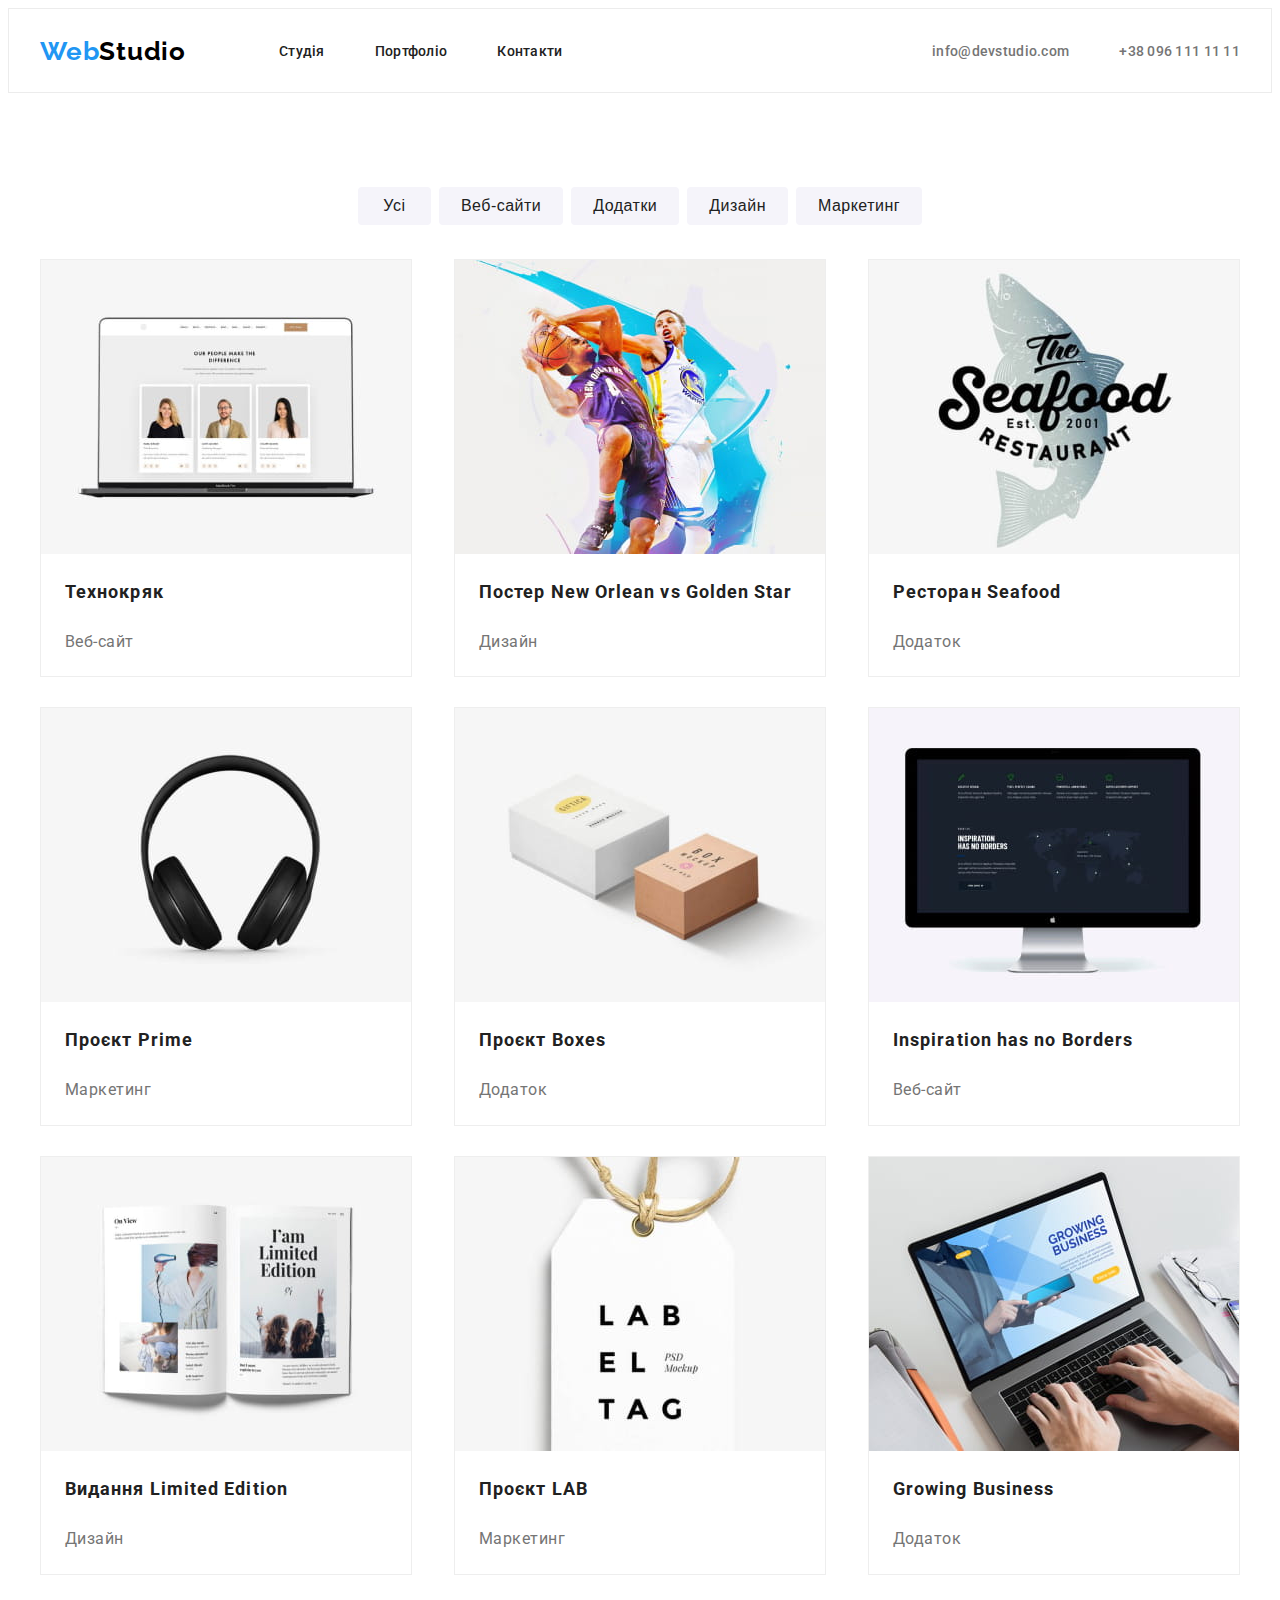
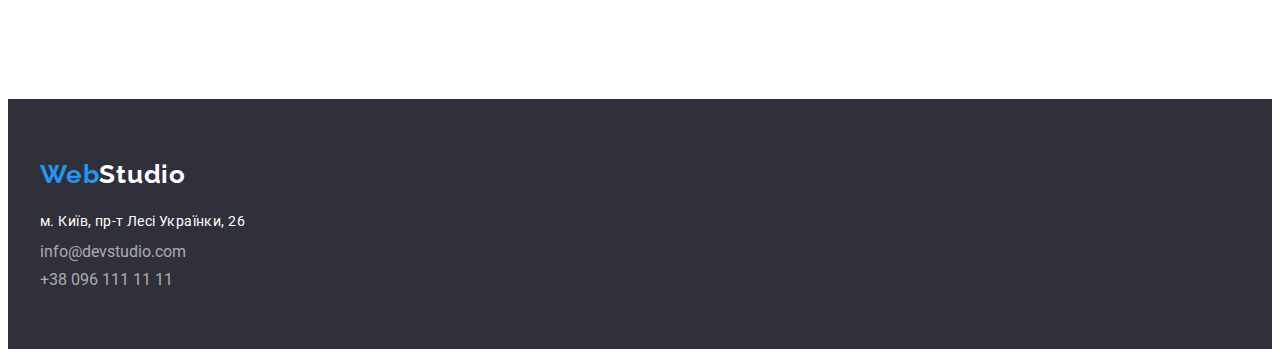
==== portfolio.html @ e99ebae6 "Add files via upload" ====
<!DOCTYPE html>
<html lang="uk">
  <head>
    <meta charset="UTF-8" />
    <meta http-equiv="X-UA-Compatible" content="IE=edge" />
    <meta name="viewport" content="width=device-width, initial-scale=1.0" />

    <title>portfolio</title>
    <link rel="preconnect" href="https://fonts.googleapis.com" />
    <link rel="preconnect" href="https://fonts.gstatic.com" crossorigin />
    <link href="https://fonts.googleapis.com/css2?family=Raleway:wght@700&family=Roboto:wght@400;500;700;900&display=swap" rel="stylesheet" />

    <link
      rel="stylesheet"
      href="https://cdnjs.cloudflare.com/ajax/libs/modern-normalize/2.0.0/modern-normalize.min.css"
      integrity="sha512-4xo8blKMVCiXpTaLzQSLSw3KFOVPWhm/TRtuPVc4WG6kUgjH6J03IBuG7JZPkcWMxJ5huwaBpOpnwYElP/m6wg=="
      crossorigin="anonymous"
      referrerpolicy="no-referrer"
    />

    <link rel="stylesheet" href="css/styles.css" />
  </head>

  <body>
    <!-- Header -->
    <header class="header">
      <div class="container header-container">
        <!-- Menu Nav -->
        <nav class="nav">
          <a class="header-link link" href=""><span class="header-link-color">Web</span>Studio</a>
          <ul class="header-list">
            <li class="header-list-item">
              <a class="nav-header-link link" href="index.html">Студія</a>
            </li>
            <li class="header-list-item">
              <a class="nav-header-link link" href="portfolio.html">Портфоліо</a>
            </li>
            <li class="header-list-item">
              <a class="nav-header-link link" href="">Контакти</a>
            </li>
          </ul>
        </nav>

        <ul class="header-contact-list">
          <li class="header-contact-list-item"><a class="header-contact-link link" href="mailto:info@devstudio.com">info@devstudio.com</a></li>
          <li class="header-contact-list-item"><a class="header-contact-link link" href="tel:+380961111111">+38 096 111 11 11</a></li>
        </ul>
      </div>
    </header>

    <!-- Portfolio box-->
    <main>
      <section class="portfolio-main">
        <div class="container">
          <!-- Filters -->
          <ul class="list-btn portfolio-filters">
            <li>
              <button class="filter-btn portfolio-btn" type="button">Усі</button>
            </li>
            <li>
              <button class="filter-btn portfolio-btn2" type="button">Веб-сайти</button>
            </li>
            <li>
              <button class="filter-btn portfolio-btn3" type="button">Додатки</button>
            </li>
            <li>
              <button class="filter-btn portfolio-btn4" type="button">Дизайн</button>
            </li>
            <li>
              <button class="filter-btn portfolio-btn5" type="button">Маркетинг</button>
            </li>
          </ul>
          <!-- Project -->

          <ul class="list-project ">
            <li class="list-project-item list-project-margin" style="margin-left: 0">
              <a class="link" href="">
                <img src="images/portfolio/img.jpg" alt="img" />
                <h3>Технокряк</h3>
                <p>Веб-сайт</p>
              </a>
            </li>
            <li class="list-project-item2 list-project-margin">
              <a class="link" href="">
                <img src="images/portfolio/img1.jpg" alt="img-1" />
                <h3>Постер New Orlean vs Golden Star</h3>
                <p>Дизайн</p>
              </a>
            </li>
            <li class="list-project-item3 list-project-margin">
              <a class="link" href="">
                <img src="images/portfolio/img2.jpg" alt="img-2" />
                <h3>Ресторан Seafood</h3>
                <p>Додаток</p>
              </a>
            </li>
            <li class="list-project-item4 list-project-margin">
              <a class="link" href="">
                <img src="images/portfolio/img3.jpg" alt="img-3" />
                <h3>Проєкт Prime</h3>
                <p>Маркетинг</p>
              </a>
            </li>
            <li class="list-project-item5 list-project-margin">
              <a class="link" href="">
                <img src="images/portfolio/img4.jpg" alt="img-4" />
                <h3>Проєкт Boxes</h3>
                <p>Додаток</p>
              </a>
            </li>
            <li class="list-project-item6 list-project-margin">
              <a class="link" href="">
                <img src="images/portfolio/img5.jpg" alt="img-5" />
                <h3>Inspiration has no Borders</h3>
                <p>Веб-сайт</p>
              </a>
            </li>
            <li class="list-project-item7 list-project-margin">
              <a class="link" href="">
                <img src="images/portfolio/img6.jpg" alt="img-6" />
                <h3>Видання Limited Edition</h3>
                <p>Дизайн</p>
              </a>
            </li>
            <li class="list-project-item8 list-project-margin">
              <a class="link" href="">
                <img src="images/portfolio/img7.jpg" alt="img-7" />
                <h3>Проєкт LAB</h3>
                <p>Маркетинг</p>
              </a>
            </li>
            <li class="list-project-item9 list-project-margin">
              <a class="link" href="">
                <img src="images/portfolio/img8.jpg" alt="img-8" />
                <h3>Growing Business</h3>
                <p>Додаток</p>
              </a>
            </li>
          </ul>
        </div>
      </section>
    </main>

    <!-- Footer -->
    <footer class="fotter">
      <div class="container">
        <a class="fotter-link-logo link" href="">Web<span class="accent">Studio</span></a>
        <address class="adress">
          <ul class="fotter-contacts-list">
            <li class="fotter-contacts-list-item">
              <a class="fotter-contacts-link-white link" href="https://goo.gl/maps/pqNpNU1eey8ivass6" target="_blank" rel="noreferrer noopener">м. Київ, пр-т Лесі Українки, 26</a>
            </li>
            <li class="fotter-contacts-list-item">
              <a class="fotter-contacts-link link" href="mailto:info@devstudio.com">info@devstudio.com</a>
            </li>
            <li class="fotter-contacts-list-item">
              <a class="fotter-contacts-link link" href="tel:+380961111111">+38 096 111 11 11</a>
            </li>
          </ul>
        </address>
      </div>
    </footer>
  </body>
</html>
---- css/styles.css ----
:root {
  --main-font: "Roboto", sans-serif;
  --secondary-font: "Raleway", sans-serif;
  --main-color: #212121;
  --secondary-color: #757575;
  --background-color: #ffffff;
  --brand-color: #2196f3;
}

                              /* BODY */
body {
  color: var(--background-color);
  font-family: var(--main-font);
}

/* Common Value */

img {
  display: block;
}
ul {
  list-style: none;
  margin-top: 0;
  margin-bottom: 0;
  padding-left: 0;
}

li {
  margin: 0;
  padding: 0;
}
.container {
  width: 1200px;
  margin-right: auto;
  margin-left: auto;
  padding-left: 15px;
  padding-right: 15px;
}
.nav-header-link.current {
  color: var(--brand-color);
}
.link {
  text-decoration: none;
  color: rgba(255, 255, 255, 0.6);
}
.link:hover {
  color: var(--brand-color);
}


                                /* HEADER */
.header {
  border: 1px solid #ececec;
}
.header-container {
  display: flex;
}

            /* Список Nav */
.nav {
  display: flex;
  align-items: center;
}

      /* Логотип WebStudio */
.header-link {
  color: #000;
  font-family: var(--secondary-font);
  font-size: 26px;
  font-weight: 700;
  letter-spacing: 0.78px;
  margin-left: 0;
  margin-right: 93px;
}
.header-link-color {
  color: var(--brand-color);
  font-family: var(--secondary-font);
  font-size: 26px;
  font-weight: 700;
  letter-spacing: 0.78px;
}

      /* Nav List */
.header-list {
  display: flex;
  justify-content: flex-end;
  align-items: center;
  gap: 50px;
  margin: 0;
}
.header-list-item {
  color: var(--main-color);
  font-size: 14px;
  font-weight: 500;
  letter-spacing: 0.28px;
  padding: 32px 0;
  /* display: block; */
}
.nav-header-link {
  color: var(--main-color);
  font-size: 14px;
  font-weight: 500;
  letter-spacing: 0.28px;
}

      /* Contact List */
.header-contact-list {
  display: flex;
  justify-content: flex-end;
  align-items: center;
  margin-left: auto;
  padding: 32px 0;
}
.header-contact-list-item:first-child {
  margin-right: 50px;
}
.header-contact-link {
  color: var(--secondary-color);
  font-family: var(--main-font);
  font-size: 14px;
  font-weight: 500;
  letter-spacing: 0.28px;
}


                                /* FOOTER */
.fotter {
  background: #2f303a;
  display: flex;
  padding-top: 60px;
  padding-bottom: 60px;
}

      /* Логотип WebStudio */
.fotter-link-logo {
  color: var(--brand-color);
  font-family: var(--secondary-font);
  font-size: 26px;
  font-weight: 700;
  letter-spacing: 0.78px;
  display: flex;
  margin-bottom: 20px;
}
.accent {
  color: var(--background-color);
}

      /* Adress */
.adress {
  font-style: normal;
}
.fotter-contacts-list {
  display: flex;
  flex-direction: column;
  padding: 0;
  margin: 0;
  gap: 9px;
}
.fotter-contacts-link-white {
  color: var(--background-color);
  font-family: var(--main-font);
  font-size: 14px;
  line-height: 24px;
  letter-spacing: 0.42px;
}
.fotter-contacts-link {
  color: rgba(255, 255, 255, 0.6);
}


                                /* MAIN STUDIO*/                  
          /* Section 1 */
.main-section-1 {
  background: #2f303a;
  padding-top: 200px;
  padding-bottom: 200px;
}

    /* Title */
.main-title {
  max-width: 696px;
  color: var(--background-color);
  justify-content: center;
  text-align: center;
  font-size: 44px;
  font-weight: 900;
  line-height: 1.3;
  letter-spacing: 2.64px;
  text-transform: uppercase;
  box-sizing: content-box;
  margin: auto;
  margin-bottom: 30px;
}

      /* Кнопка */
.btn {
  border-radius: 4px;
  border: transparent;
  background: var(--brand-color);
  box-shadow: 0px 4px 4px 0px rgba(0, 0, 0, 0.15);
  color: var(--background-color);
  text-align: center;
  font-size: 16px;
  font-weight: 700;
  line-height: 30px;
  letter-spacing: 0.96px;
  display: flex;
  margin: auto;
  cursor: pointer;
  padding: 10px 32px;
}

            /* Section 2 */
.main-section-2 {
  padding: 94px 0;
}

/* Section2 List */
.main-section-2-list {
  display: flex;
  gap: 30px;
  margin: 0;
  padding: 0;
}
.main-section-2-list-item {
  max-width: 270px;
}

.main-section-2-title {
  color: var(--main-color);
  font-size: 14px;
  font-weight: 700;
  letter-spacing: 0.42px;
  text-transform: uppercase;
  margin: 0;
  margin-bottom: 10px;
}

.main-section-2-title-text {
  color: var(--secondary-color);
  font-size: 14px;
  line-height: 1.7;
  letter-spacing: 0.42px;
  margin: 0;
}

.main-section-3 {
  /* width: 1170px;
  height: 386px; */
  margin: auto;
  margin-bottom: 94px;
}

.main-section-3-title {
  color: var(--main-color);
  font-size: 36px;
  font-weight: 700;
  letter-spacing: 1.08px;

  /* align-items: center; */
  display: flex;
  justify-content: center;
  margin: auto;
  margin-bottom: 50px;
  box-sizing: content-box;
}

.main-section-3-list {
  /* display: flex;
  flex-direction: row; */
  display: inline-flex;
  justify-content: flex-start;
  padding-left: 0;
  gap: 30px;
  margin: auto;
}

.main-section-3-item {
  /* flex-shrink: 0;
  padding-top: 0;
  margin-right: 30px; */
}

/* Team box */
.team-container {
  /* width: 1600px;
  height: 648px;
  flex-shrink: 0; */
  background: #f5f4fa;
  margin-bottom: 0;
  padding-top: 94px;
  padding-bottom: 94px;
}

.team-title {
  color: var(--main-color);
  /* text-align: center; */
  font-size: 36px;
  font-weight: 700;
  letter-spacing: 1.08px;
  /* padding-top: 94px; */
  margin: auto;
  margin-bottom: 50px;
  display: flex;
  justify-content: center;
}

.team-list {
  /* display: flex;
  flex-direction: row; */
  display: inline-flex;
  justify-content: center;
  padding-left: 0;
  margin: auto;
  gap: 30px;
  /* margin-bottom: 94px; */
}

.team-card {
  max-width: 270px;
  /* flex-shrink: 0;
  margin-top: 0;
  margin-right: 30px; */
  border-radius: 0px 0px 4px 4px;
  background: #fff;
  box-shadow: 0px 2px 1px 0px rgba(0, 0, 0, 0.2), 0px 1px 1px 0px rgba(0, 0, 0, 0.14), 0px 1px 3px 0px rgba(0, 0, 0, 0.12);
}

.team-photo {
  flex-shrink: 0;
  margin-bottom: 30px;
}

.team-title-name {
  color: var(--main-color);
  text-align: center;
  font-size: 16px;
  font-weight: 500;
  letter-spacing: 0.48px;
  /* margin-top: 0; */
  margin: auto;
  margin-bottom: 10px;
}

.team-position {
  color: var(--secondary-color);
  text-align: center;
  font-family: var(--main-font);
  font-size: 16px;
  margin: auto;
  margin-bottom: 30px;

  letter-spacing: 0.48px;
}

/*Button*/
/* .list-btn {
  display: flex;
  flex-direction: row;
  justify-content: center;
} */

.filter-btn {
  cursor: pointer;
  /* margin: 8px; */
  /* flex-shrink: 0; */
  border: transparent;
  border-radius: 4px;
  background: #f5f4fa;
  color: var(--main-color);
  /* text-align: center; */
  font-size: 16px;
  font-weight: 500;
  line-height: 1.6;
  letter-spacing: 0.48px;
  padding: 6px 22px;
  min-width: 73px;
}

.filter-btn:hover {
  color: var(--background-color);
  background-color: var(--brand-color);
}

.portfolio-btn {
  /* width: 73px;
  height: 38px; */
}
/* .portfolio-btn:hover {
  color: var(--background-color);
  background-color: var(--brand-color);
} */

.portfolio-btn2 {
  /* width: 125px;
  height: 38px; */
}

.portfolio-btn3 {
  /* width: 112px;
  height: 38px; */
}

.portfolio-btn4 {
  /* width: 103px;
  height: 38px; */
}

.portfolio-btn5 {
  /* width: 130px;
  height: 38px; */
}

/*Project Portfolio*/

.portfolio-filters {
  /* width: 575px;
  height: 54px; */

  /* margin-left: 297px; */
  display: flex;
  justify-content: center;
  gap: 8px;
  margin: 0;
  margin-bottom: 34px;
}

.portfolio-main {
  /* width: 1180px;
  height: 1360px; */
  padding: 94px 0;
}

.portfolio-main h3 {
  margin-top: 20px;
  padding-left: 24px;
  /* width: 322px; */
  color: var(--main-color);
  font-size: 18px;
  font-weight: 700;
  line-height: 2;
  letter-spacing: 1.08px;
}

.portfolio-main p {
  padding-left: 24px;
  margin-bottom: 20px;
  /* width: 322px; */
  color: var(--secondary-color);
  font-size: 16px;
  line-height: 1.8;
  letter-spacing: 0.48px;
}

.list-project {
  display: flex;
  /* flex-direction: row;
  justify-content: flex-start; */
  flex-wrap: wrap;
  justify-content: space-between;
}

.list-project li {
  border: 1px solid #eee;
  background: #fff;
}

.list-project-margin {
  /* margin-right: 30px;
  margin-bottom: 30px; */
  max-width: 370px;
  margin-bottom: 30px;
}

/* .list-project-margin:nth-child(n+7){
  margin-bottom: 0;
} */

.list-project-margin2 {
  /* margin-bottom: 30px;
  width: 370px;
  height: 404px;
  flex-shrink: 0; */
}
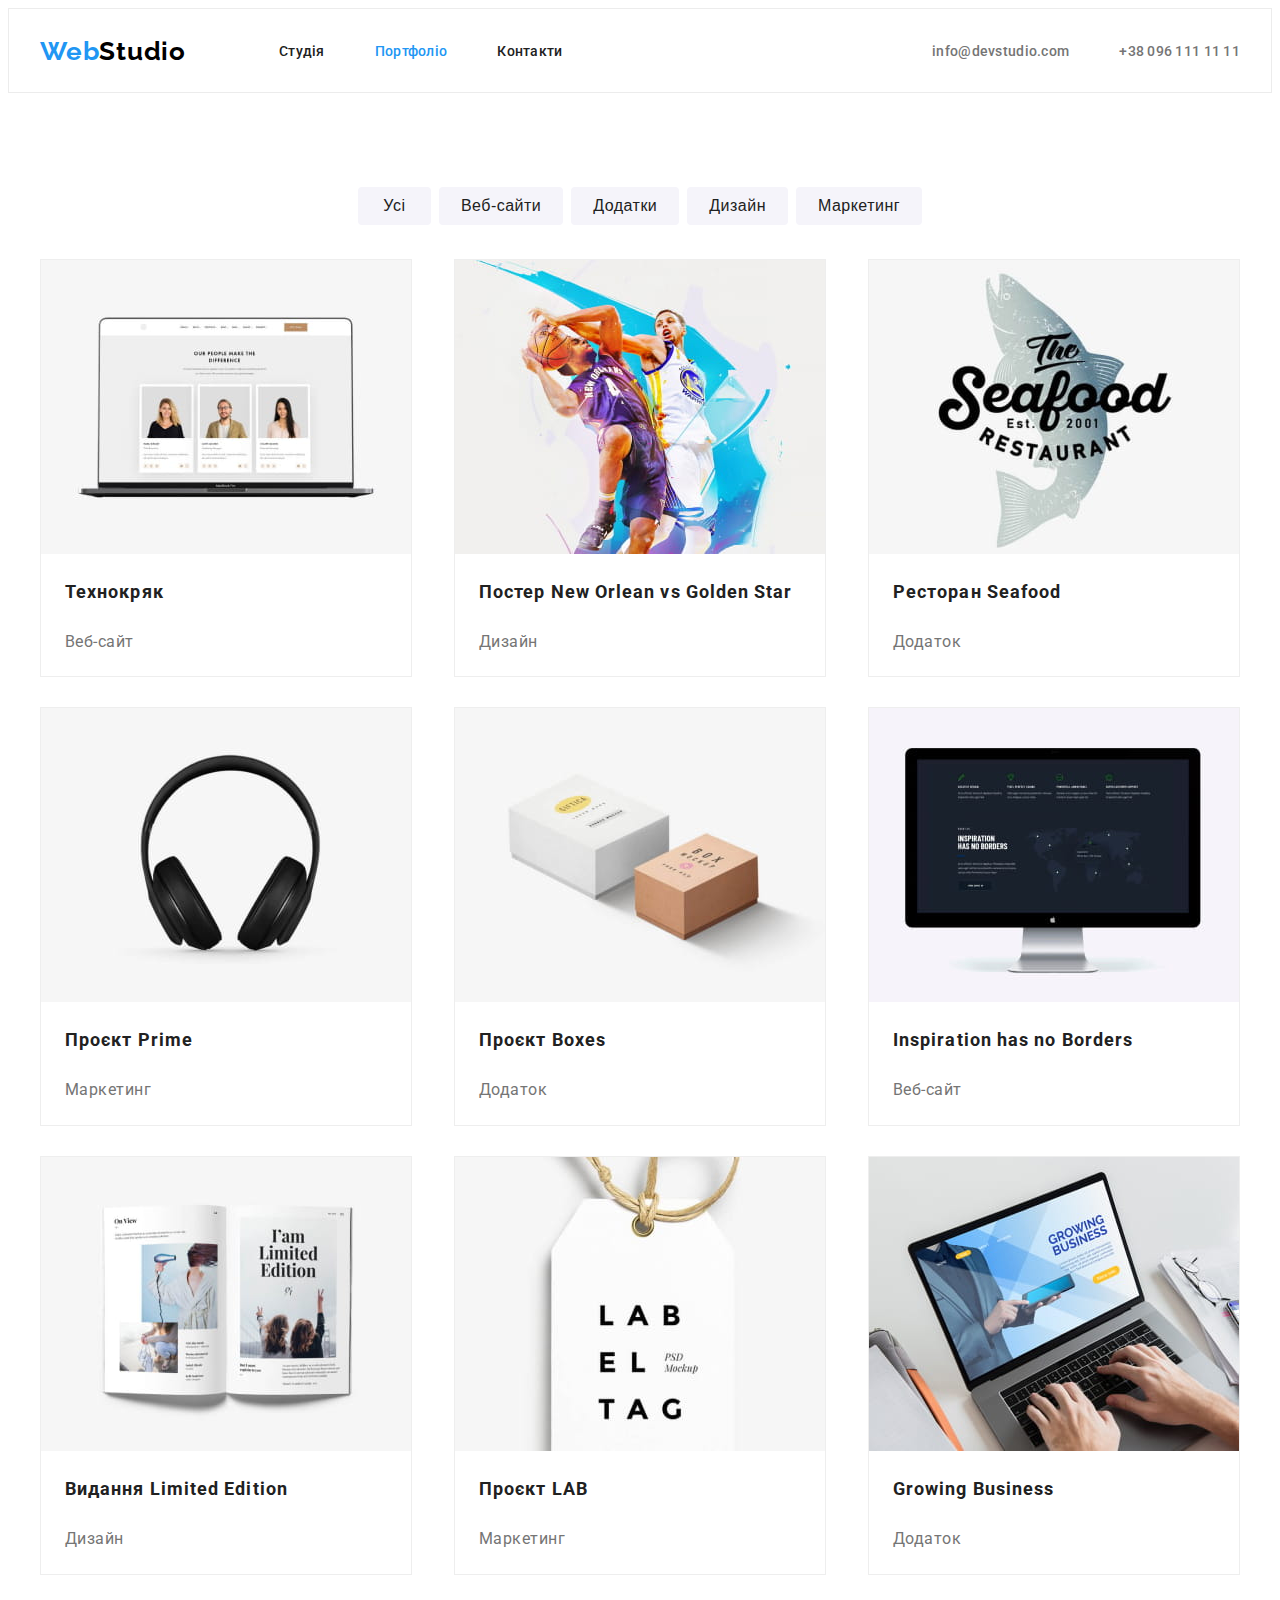
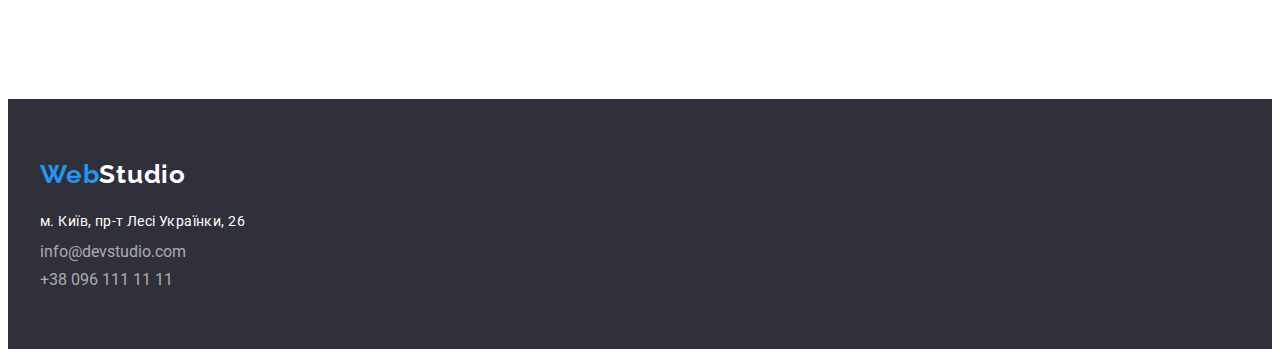
==== commit b2ce7718: "Add files via upload" ====
--- a/portfolio.html
+++ b/portfolio.html
@@ -33,7 +33,7 @@
               <a class="nav-header-link link" href="index.html">Студія</a>
             </li>
             <li class="header-list-item">
-              <a class="nav-header-link link" href="portfolio.html">Портфоліо</a>
+              <a class="nav-header-link current link" href="portfolio.html">Портфоліо</a>
             </li>
             <li class="header-list-item">
               <a class="nav-header-link link" href="">Контакти</a>
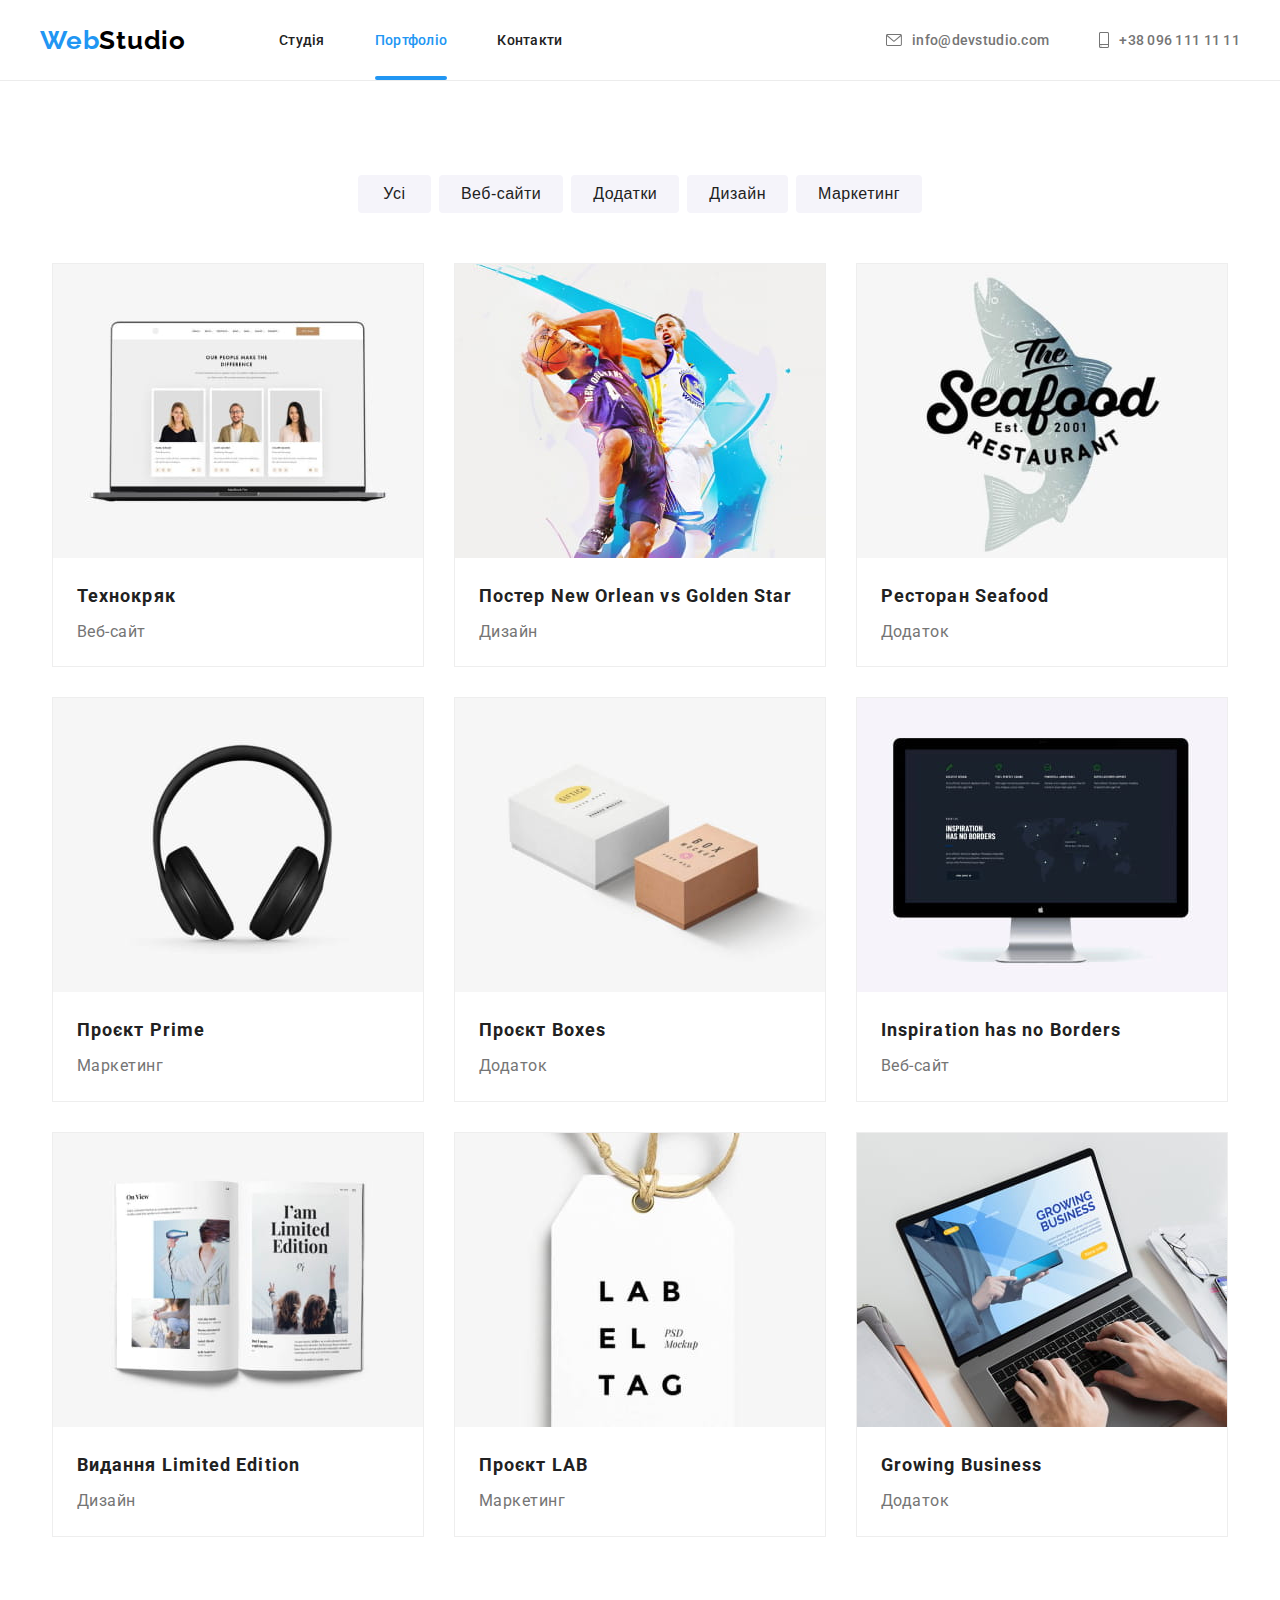
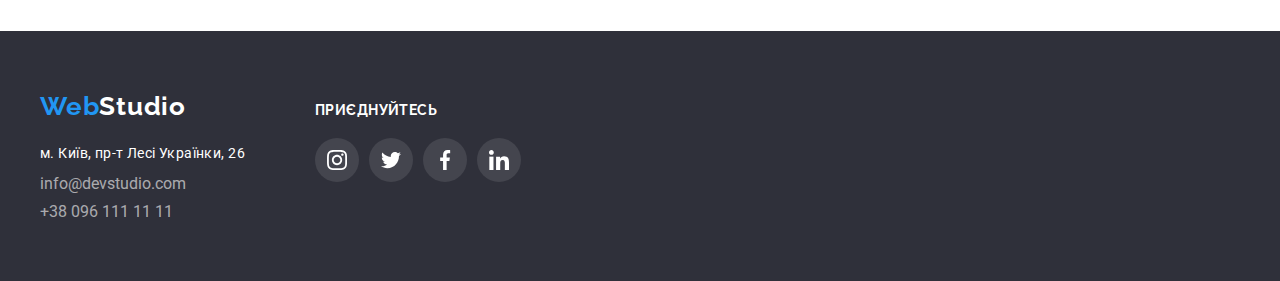
==== commit 7c09c606: "hjhh" ====
--- a/portfolio.html
+++ b/portfolio.html
@@ -42,8 +42,18 @@
         </nav>
 
         <ul class="header-contact-list">
-          <li class="header-contact-list-item"><a class="header-contact-link link" href="mailto:info@devstudio.com">info@devstudio.com</a></li>
-          <li class="header-contact-list-item"><a class="header-contact-link link" href="tel:+380961111111">+38 096 111 11 11</a></li>
+          <li class="header-contact-list-item">
+            <a class="header-contact-link link" href="mailto:info@devstudio.com">
+              <svg class="contacts-link-icon-email">
+                <use href="sprite.svg#email"></use></svg>info@devstudio.com
+            </a>
+          </li>
+          <li class="header-contact-list-item">
+            <a class="header-contact-link link" href="tel:+380961111111">
+              <svg class="contacts-link-icon-phone">
+                <use href="sprite.svg#telephone"></use></svg>+38 096 111 11 11
+            </a>
+          </li>
         </ul>
       </div>
     </header>
@@ -72,68 +82,86 @@
           </ul>
           <!-- Project -->
 
-          <ul class="list-project ">
-            <li class="list-project-item list-project-margin" style="margin-left: 0">
+          <ul class="list-project">
+            <li>
               <a class="link" href="">
                 <img src="images/portfolio/img.jpg" alt="img" />
-                <h3>Технокряк</h3>
-                <p>Веб-сайт</p>
-              </a>
-            </li>
-            <li class="list-project-item2 list-project-margin">
+                <div class="project-text">
+                  <h3>Технокряк</h3>
+                  <p>Веб-сайт</p>
+                </div>
+              </a>
+            </li>
+            <li>
               <a class="link" href="">
                 <img src="images/portfolio/img1.jpg" alt="img-1" />
-                <h3>Постер New Orlean vs Golden Star</h3>
-                <p>Дизайн</p>
-              </a>
-            </li>
-            <li class="list-project-item3 list-project-margin">
+                <div class="project-text">
+                  <h3>Постер New Orlean vs Golden Star</h3>
+                  <p>Дизайн</p>
+                </div>
+              </a>
+            </li>
+            <li>
               <a class="link" href="">
                 <img src="images/portfolio/img2.jpg" alt="img-2" />
-                <h3>Ресторан Seafood</h3>
-                <p>Додаток</p>
-              </a>
-            </li>
-            <li class="list-project-item4 list-project-margin">
+                <div class="project-text">
+                  <h3>Ресторан Seafood</h3>
+                  <p>Додаток</p>
+                </div>
+              </a>
+            </li>
+            <li>
               <a class="link" href="">
                 <img src="images/portfolio/img3.jpg" alt="img-3" />
-                <h3>Проєкт Prime</h3>
-                <p>Маркетинг</p>
-              </a>
-            </li>
-            <li class="list-project-item5 list-project-margin">
+                <div class="project-text">
+                  <h3>Проєкт Prime</h3>
+                  <p>Маркетинг</p>
+                </div>
+              </a>
+            </li>
+            <li>
               <a class="link" href="">
                 <img src="images/portfolio/img4.jpg" alt="img-4" />
-                <h3>Проєкт Boxes</h3>
-                <p>Додаток</p>
-              </a>
-            </li>
-            <li class="list-project-item6 list-project-margin">
+                <div class="project-text">
+                  <h3>Проєкт Boxes</h3>
+                  <p>Додаток</p>
+                </div>
+              </a>
+            </li>
+            <li>
               <a class="link" href="">
                 <img src="images/portfolio/img5.jpg" alt="img-5" />
-                <h3>Inspiration has no Borders</h3>
-                <p>Веб-сайт</p>
-              </a>
-            </li>
-            <li class="list-project-item7 list-project-margin">
+                <div class="project-text">
+                  <h3>Inspiration has no Borders</h3>
+                  <p>Веб-сайт</p>
+                </div>
+              </a>
+            </li>
+            <li>
               <a class="link" href="">
                 <img src="images/portfolio/img6.jpg" alt="img-6" />
-                <h3>Видання Limited Edition</h3>
-                <p>Дизайн</p>
-              </a>
-            </li>
-            <li class="list-project-item8 list-project-margin">
+                <div class="project-text">
+                  <h3>Видання Limited Edition</h3>
+                  <p>Дизайн</p>
+                </div>
+              </a>
+            </li>
+            <li>
               <a class="link" href="">
                 <img src="images/portfolio/img7.jpg" alt="img-7" />
-                <h3>Проєкт LAB</h3>
-                <p>Маркетинг</p>
-              </a>
-            </li>
-            <li class="list-project-item9 list-project-margin">
+                <div class="project-text">
+                  <h3>Проєкт LAB</h3>
+                  <p>Маркетинг</p>
+                </div>
+              </a>
+            </li>
+            <li>
               <a class="link" href="">
                 <img src="images/portfolio/img8.jpg" alt="img-8" />
-                <h3>Growing Business</h3>
-                <p>Додаток</p>
+                <div class="project-text">
+                  <h3>Growing Business</h3>
+                  <p>Додаток</p>
+                </div>
               </a>
             </li>
           </ul>
@@ -143,21 +171,56 @@
 
     <!-- Footer -->
     <footer class="fotter">
-      <div class="container">
-        <a class="fotter-link-logo link" href="">Web<span class="accent">Studio</span></a>
-        <address class="adress">
-          <ul class="fotter-contacts-list">
-            <li class="fotter-contacts-list-item">
-              <a class="fotter-contacts-link-white link" href="https://goo.gl/maps/pqNpNU1eey8ivass6" target="_blank" rel="noreferrer noopener">м. Київ, пр-т Лесі Українки, 26</a>
-            </li>
-            <li class="fotter-contacts-list-item">
-              <a class="fotter-contacts-link link" href="mailto:info@devstudio.com">info@devstudio.com</a>
-            </li>
-            <li class="fotter-contacts-list-item">
-              <a class="fotter-contacts-link link" href="tel:+380961111111">+38 096 111 11 11</a>
-            </li>
-          </ul>
-        </address>
+      <div class="container footer-container">
+        <div>
+          <a class="fotter-link-logo link" href="">Web<span class="accent">Studio</span></a>
+          <address class="adress">
+            <ul class="fotter-contacts-list">
+              <li class="fotter-contacts-list-item">
+                <a class="fotter-contacts-link-white link" href="https://goo.gl/maps/pqNpNU1eey8ivass6" target="_blank" rel="noreferrer noopener">м. Київ, пр-т Лесі Українки, 26</a>
+              </li>
+              <li class="fotter-contacts-list-item">
+                <a class="fotter-contacts-link link" href="mailto:info@devstudio.com">info@devstudio.com</a>
+              </li>
+              <li class="fotter-contacts-list-item">
+                <a class="fotter-contacts-link link" href="tel:+380961111111">+38 096 111 11 11</a>
+              </li>
+            </ul>
+          </address>
+        </div>
+        <div class="social">
+          <h3 class="social-title">Приєднуйтесь</h3>
+          <ul class="social-icons">
+            <li>
+              <a href="#">
+                <svg>
+                  <use href="sprite.svg#instagram"></use>
+                </svg>
+              </a>
+            </li>
+            <li>
+              <a href="#">
+                <svg>
+                  <use href="sprite.svg#twitter"></use>
+                </svg>
+              </a>
+            </li>
+            <li>
+              <a href="#">
+                <svg>
+                  <use href="sprite.svg#facebook"></use>
+                </svg>
+              </a>
+            </li>
+            <li>
+              <a href="#">
+                <svg>
+                  <use href="sprite.svg#linkedin"></use>
+                </svg>
+              </a>
+            </li>
+          </ul>
+        </div>
       </div>
     </footer>
   </body>
--- a/css/styles.css
+++ b/css/styles.css
@@ -7,10 +7,11 @@
   --brand-color: #2196f3;
 }
 
-                              /* BODY */
+/* BODY */
 body {
   color: var(--background-color);
   font-family: var(--main-font);
+  font-style: normal;
 }
 
 /* Common Value */
@@ -25,7 +26,7 @@
   padding-left: 0;
 }
 
-li {
+* {
   margin: 0;
   padding: 0;
 }
@@ -39,6 +40,24 @@
 .nav-header-link.current {
   color: var(--brand-color);
 }
+
+.current {
+  display: block;
+  color:  #2196F3;
+  position: relative;
+}
+.current::after {
+  content: " ";
+  position: absolute;
+  width: 100%;
+  background-color: #2196F3;
+  top: 44px;
+  bottom: 0;
+  left: 0;
+  border-radius: 2px;
+  height: 4px;
+  padding: 0;
+}
 .link {
   text-decoration: none;
   color: rgba(255, 255, 255, 0.6);
@@ -47,22 +66,22 @@
   color: var(--brand-color);
 }
 
-
-                                /* HEADER */
+/* HEADER */
 .header {
-  border: 1px solid #ececec;
+  border-bottom: 1px solid #ececec;
 }
 .header-container {
   display: flex;
-}
-
-            /* Список Nav */
+  align-items: center;
+}
+
+/* Список Nav */
 .nav {
   display: flex;
   align-items: center;
 }
 
-      /* Логотип WebStudio */
+/* Логотип WebStudio */
 .header-link {
   color: #000;
   font-family: var(--secondary-font);
@@ -80,7 +99,7 @@
   letter-spacing: 0.78px;
 }
 
-      /* Nav List */
+/* Nav List */
 .header-list {
   display: flex;
   justify-content: flex-end;
@@ -94,7 +113,6 @@
   font-weight: 500;
   letter-spacing: 0.28px;
   padding: 32px 0;
-  /* display: block; */
 }
 .nav-header-link {
   color: var(--main-color);
@@ -103,13 +121,12 @@
   letter-spacing: 0.28px;
 }
 
-      /* Contact List */
+/* Contact List */
 .header-contact-list {
   display: flex;
   justify-content: flex-end;
-  align-items: center;
   margin-left: auto;
-  padding: 32px 0;
+  /* padding: 32px 0; */
 }
 .header-contact-list-item:first-child {
   margin-right: 50px;
@@ -120,18 +137,44 @@
   font-size: 14px;
   font-weight: 500;
   letter-spacing: 0.28px;
-}
-
-
-                                /* FOOTER */
+  display: flex;
+  align-items: center;
+}
+
+.link:hover,
+.link:hover svg,
+.link:focus,
+.link:focus svg {
+  color: var(--brand-color);
+  fill: var(--brand-color);
+}
+
+.contacts-link-icon-email {
+  fill: var(--secondary-color);
+  width: 16px;
+  height: 12px;
+  margin-right: 10px;
+}
+
+.contacts-link-icon-phone {
+  fill: var(--secondary-color);
+  width: 10px;
+  height: 16px;
+  margin-right: 10px;
+}
+
+/* FOOTER */
 .fotter {
   background: #2f303a;
-  display: flex;
-  padding-top: 60px;
-  padding-bottom: 60px;
-}
-
-      /* Логотип WebStudio */
+  padding: 60px 0;
+}
+.footer-container {
+  display: flex;
+  align-items: baseline;
+}
+
+
+/* Логотип WebStudio */
 .fotter-link-logo {
   color: var(--brand-color);
   font-family: var(--secondary-font);
@@ -139,22 +182,24 @@
   font-weight: 700;
   letter-spacing: 0.78px;
   display: flex;
+  margin: 0;
   margin-bottom: 20px;
 }
 .accent {
   color: var(--background-color);
 }
 
-      /* Adress */
+/* Adress */
 .adress {
+  margin-right: 70px;
   font-style: normal;
-}
+  }
+  
 .fotter-contacts-list {
   display: flex;
   flex-direction: column;
-  padding: 0;
-  margin: 0;
   gap: 9px;
+ 
 }
 .fotter-contacts-link-white {
   color: var(--background-color);
@@ -167,16 +212,60 @@
   color: rgba(255, 255, 255, 0.6);
 }
 
-
-                                /* MAIN STUDIO*/                  
-          /* Section 1 */
+/* .social {
+
+} */
+
+.social-title {
+  color: #fff;
+  font-family: var(--secondary-font);
+  font-size: 14px;
+  font-style: normal;
+  font-weight: 700;
+  line-height: normal;
+  letter-spacing: 0.42px;
+  text-transform: uppercase;
+  margin-bottom: 20px;
+}
+
+.social-icons {
+  display: flex;
+  gap: 10px;
+}
+
+.social-icons a {
+  display: flex;
+  justify-content: center;
+  align-items: center;
+  border-radius: 50%;
+  width: 44px;
+  height: 44px;
+  background-color: rgba(255, 255, 255, 0.1);
+}
+
+.social-icons svg {
+  width: 20px;
+  height: 20px;
+  fill: #FFFFFF;
+}
+
+.social-icons a:hover,
+.social-icons a:focus {
+  background-color: #2196F3;;
+}
+
+/* MAIN STUDIO*/
+/* Section 1 */
 .main-section-1 {
-  background: #2f303a;
+  /* background-color: #2f303a; */
+  background-image: linear-gradient(rgba(47, 48, 58, 0.4), rgba(47, 48, 58, 0.4)), url(../images/title/Imgtitle.jpg);
+  max-width: 1600px;
+  margin: auto;
   padding-top: 200px;
   padding-bottom: 200px;
 }
 
-    /* Title */
+/* Title */
 .main-title {
   max-width: 696px;
   color: var(--background-color);
@@ -192,7 +281,7 @@
   margin-bottom: 30px;
 }
 
-      /* Кнопка */
+/* Кнопка */
 .btn {
   border-radius: 4px;
   border: transparent;
@@ -210,7 +299,7 @@
   padding: 10px 32px;
 }
 
-            /* Section 2 */
+/* Section 2 */
 .main-section-2 {
   padding: 94px 0;
 }
@@ -222,6 +311,23 @@
   margin: 0;
   padding: 0;
 }
+
+.sprite-border {
+  border-radius: 4px;
+  background: #f5f4fa;
+  padding-top: 25px;
+  padding-bottom: 25px;
+  margin-bottom: 30px;
+  display: flex;
+  justify-content: center;
+  align-items: center;
+}
+
+.sprite-icon {
+  width: 70px;
+  height: 70px;
+}
+
 .main-section-2-list-item {
   max-width: 270px;
 }
@@ -247,8 +353,8 @@
 .main-section-3 {
   /* width: 1170px;
   height: 386px; */
-  margin: auto;
-  margin-bottom: 94px;
+  /* margin: auto; */
+  padding-bottom: 94px;
 }
 
 .main-section-3-title {
@@ -257,7 +363,6 @@
   font-weight: 700;
   letter-spacing: 1.08px;
 
-  /* align-items: center; */
   display: flex;
   justify-content: center;
   margin: auto;
@@ -266,8 +371,6 @@
 }
 
 .main-section-3-list {
-  /* display: flex;
-  flex-direction: row; */
   display: inline-flex;
   justify-content: flex-start;
   padding-left: 0;
@@ -275,17 +378,10 @@
   margin: auto;
 }
 
-.main-section-3-item {
-  /* flex-shrink: 0;
-  padding-top: 0;
-  margin-right: 30px; */
-}
+
 
 /* Team box */
 .team-container {
-  /* width: 1600px;
-  height: 648px;
-  flex-shrink: 0; */
   background: #f5f4fa;
   margin-bottom: 0;
   padding-top: 94px;
@@ -294,11 +390,9 @@
 
 .team-title {
   color: var(--main-color);
-  /* text-align: center; */
   font-size: 36px;
   font-weight: 700;
   letter-spacing: 1.08px;
-  /* padding-top: 94px; */
   margin: auto;
   margin-bottom: 50px;
   display: flex;
@@ -306,40 +400,60 @@
 }
 
 .team-list {
-  /* display: flex;
-  flex-direction: row; */
   display: inline-flex;
   justify-content: center;
   padding-left: 0;
   margin: auto;
   gap: 30px;
-  /* margin-bottom: 94px; */
 }
 
 .team-card {
   max-width: 270px;
-  /* flex-shrink: 0;
-  margin-top: 0;
-  margin-right: 30px; */
   border-radius: 0px 0px 4px 4px;
   background: #fff;
   box-shadow: 0px 2px 1px 0px rgba(0, 0, 0, 0.2), 0px 1px 1px 0px rgba(0, 0, 0, 0.14), 0px 1px 3px 0px rgba(0, 0, 0, 0.12);
 }
 
-.team-photo {
-  flex-shrink: 0;
-  margin-bottom: 30px;
-}
-
+.team-text {
+  padding: 30px 0;
+}
 .team-title-name {
   color: var(--main-color);
   text-align: center;
   font-size: 16px;
   font-weight: 500;
   letter-spacing: 0.48px;
-  /* margin-top: 0; */
   margin: auto;
   margin-bottom: 10px;
+}
+
+.team-icon {
+  display: flex;
+  justify-content: center;
+  gap: 10px;
+}
+
+.team-icon a {
+  border-radius: 50%;
+  display: flex;
+  justify-content: center;
+  align-items: center;
+  width: 44px;
+  height: 44px;
+}
+
+.team-icon a:hover,
+.team-icon a:hover svg,
+.team-icon a:focus,
+.team-icon a:focus svg {
+  background-color: var(--brand-color);
+  fill: var(--background-color);
+}
+
+.team-icon svg {
+  fill: rgba(175, 177, 184, 1);
+  width: 20px;
+  height: 20px;
 }
 
 .team-position {
@@ -348,10 +462,59 @@
   font-family: var(--main-font);
   font-size: 16px;
   margin: auto;
-  margin-bottom: 30px;
+  margin-bottom: 16px;
 
   letter-spacing: 0.48px;
 }
+
+/* Clients */
+
+.clients-container {
+  padding: 94px 0;
+}
+.clients-title {
+  color: #212121;
+  text-align: center;
+  font-family: var(--secondary-font);
+  font-size: 36px;
+  font-style: normal;
+  font-weight: 700;
+  line-height: normal;
+  letter-spacing: 1.08px;
+  margin: 0;
+  margin-bottom: 50px;
+}
+
+.clients-list {
+  display: flex;
+  justify-content: center;
+  align-items: center;
+  gap: 30px;
+}
+
+.clients-list a {
+  width: 170px;
+  height: 92px;
+  border-radius: 4px;
+  border: 1px solid #afb1b8;
+  display: flex;
+  justify-content: center;
+  align-items: center;
+}
+
+.clients-list svg {
+  fill: #afb1b8;
+  width: 106px;
+  height: 60px;
+}
+
+/* .clients-list :hover, */
+.clients-list :hover svg,
+/* .clients-list :focus, */
+.clients-list :focus svg {
+  fill: #2196f3;
+}
+
 
 /*Button*/
 /* .list-btn {
@@ -362,13 +525,10 @@
 
 .filter-btn {
   cursor: pointer;
-  /* margin: 8px; */
-  /* flex-shrink: 0; */
   border: transparent;
   border-radius: 4px;
   background: #f5f4fa;
   color: var(--main-color);
-  /* text-align: center; */
   font-size: 16px;
   font-weight: 500;
   line-height: 1.6;
@@ -380,96 +540,72 @@
 .filter-btn:hover {
   color: var(--background-color);
   background-color: var(--brand-color);
-}
-
-.portfolio-btn {
-  /* width: 73px;
-  height: 38px; */
-}
-/* .portfolio-btn:hover {
-  color: var(--background-color);
-  background-color: var(--brand-color);
-} */
-
-.portfolio-btn2 {
-  /* width: 125px;
-  height: 38px; */
-}
-
-.portfolio-btn3 {
-  /* width: 112px;
-  height: 38px; */
-}
-
-.portfolio-btn4 {
-  /* width: 103px;
-  height: 38px; */
-}
-
-.portfolio-btn5 {
-  /* width: 130px;
-  height: 38px; */
-}
-
-/*Project Portfolio*/
+  box-shadow: 0px 2px 2px 0px rgba(0, 0, 0, 0.12), 0px 1px 2px 0px rgba(0, 0, 0, 0.08), 0px 3px 1px 0px rgba(0, 0, 0, 0.10);
+
+}
+
 
 .portfolio-filters {
-  /* width: 575px;
-  height: 54px; */
-
-  /* margin-left: 297px; */
   display: flex;
   justify-content: center;
   gap: 8px;
   margin: 0;
-  margin-bottom: 34px;
+  margin-bottom: 50px;
 }
 
 .portfolio-main {
-  /* width: 1180px;
-  height: 1360px; */
   padding: 94px 0;
 }
 
 .portfolio-main h3 {
-  margin-top: 20px;
-  padding-left: 24px;
-  /* width: 322px; */
+  /* margin-top: 20px; */
+  /* padding-left: 24px; */
   color: var(--main-color);
   font-size: 18px;
   font-weight: 700;
   line-height: 2;
   letter-spacing: 1.08px;
+  margin-bottom: 4px;
 }
 
 .portfolio-main p {
-  padding-left: 24px;
-  margin-bottom: 20px;
+  /* padding-left: 24px; */
+  /* margin-bottom: 20px; */
   /* width: 322px; */
   color: var(--secondary-color);
   font-size: 16px;
   line-height: 1.8;
   letter-spacing: 0.48px;
+  margin: 0;
 }
 
 .list-project {
   display: flex;
-  /* flex-direction: row;
-  justify-content: flex-start; */
+  justify-content: center;
+  gap:30px;
   flex-wrap: wrap;
-  justify-content: space-between;
+  
+}
+
+.list-project li:hover,
+.list-project li:focus {
+  box-shadow: 1px 4px 6px 0px rgba(0, 0, 0, 0.16), 0px 4px 4px 0px rgba(0, 0, 0, 0.06), 0px 1px 1px 0px rgba(0, 0, 0, 0.12)
 }
 
 .list-project li {
   border: 1px solid #eee;
   background: #fff;
+  max-width: 370px;
+}
+.project-text {
+  padding: 20px 24px;
 }
 
 .list-project-margin {
   /* margin-right: 30px;
   margin-bottom: 30px; */
-  max-width: 370px;
-  margin-bottom: 30px;
+  
+  /* margin-bottom: 30px; */
 }
 
 /* .list-project-margin:nth-child(n+7){
@@ -482,4 +618,3 @@
   height: 404px;
   flex-shrink: 0; */
 }
-
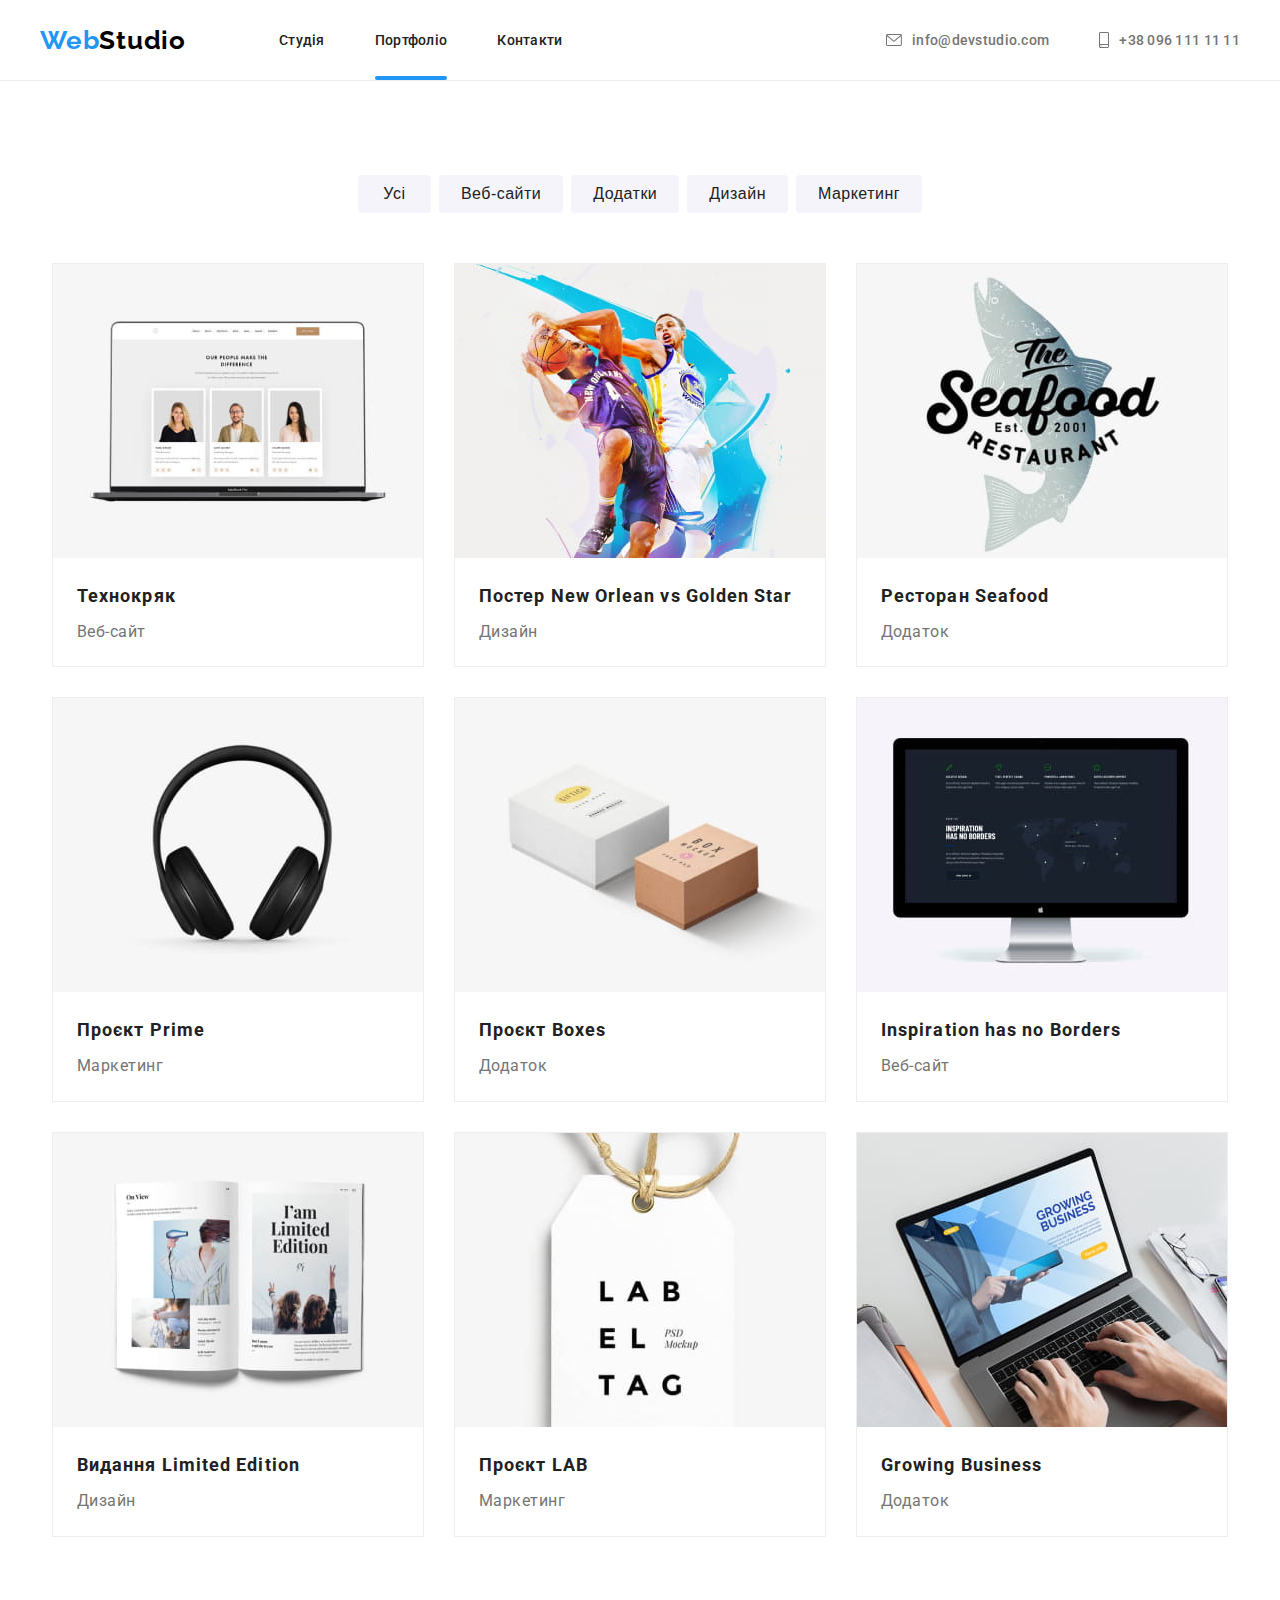
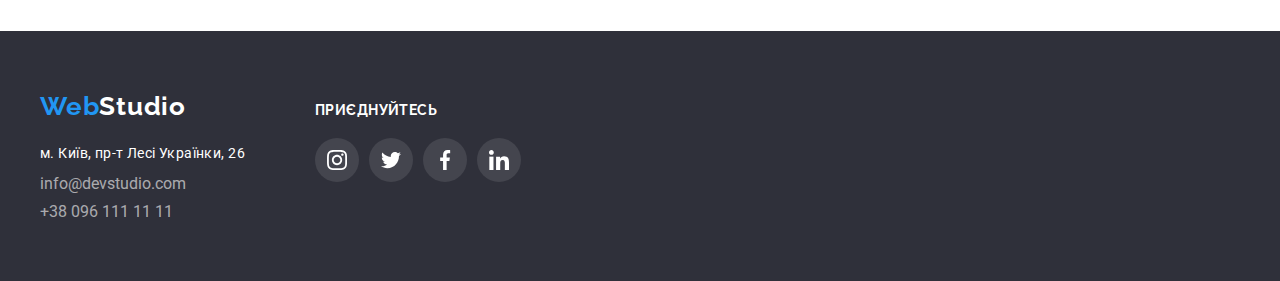
==== commit 0acb86bf: "kh" ====
--- a/portfolio.html
+++ b/portfolio.html
@@ -32,8 +32,8 @@
             <li class="header-list-item">
               <a class="nav-header-link link" href="index.html">Студія</a>
             </li>
-            <li class="header-list-item">
-              <a class="nav-header-link current link" href="portfolio.html">Портфоліо</a>
+            <li class="header-list-item current">
+              <a class="nav-header-link link" href="portfolio.html">Портфоліо</a>
             </li>
             <li class="header-list-item">
               <a class="nav-header-link link" href="">Контакти</a>
--- a/css/styles.css
+++ b/css/styles.css
@@ -15,7 +15,6 @@
 }
 
 /* Common Value */
-
 img {
   display: block;
 }
@@ -30,6 +29,7 @@
   margin: 0;
   padding: 0;
 }
+
 .container {
   width: 1200px;
   margin-right: auto;
@@ -42,21 +42,19 @@
 }
 
 .current {
-  display: block;
-  color:  #2196F3;
   position: relative;
 }
+
 .current::after {
   content: " ";
+  display: block;
   position: absolute;
   width: 100%;
   background-color: #2196F3;
-  top: 44px;
   bottom: 0;
   left: 0;
   border-radius: 2px;
   height: 4px;
-  padding: 0;
 }
 .link {
   text-decoration: none;
@@ -66,7 +64,7 @@
   color: var(--brand-color);
 }
 
-/* HEADER */
+/* HEDEAR */
 .header {
   border-bottom: 1px solid #ececec;
 }
@@ -126,7 +124,6 @@
   display: flex;
   justify-content: flex-end;
   margin-left: auto;
-  /* padding: 32px 0; */
 }
 .header-contact-list-item:first-child {
   margin-right: 50px;
@@ -172,7 +169,6 @@
   display: flex;
   align-items: baseline;
 }
-
 
 /* Логотип WebStudio */
 .fotter-link-logo {
@@ -212,10 +208,6 @@
   color: rgba(255, 255, 255, 0.6);
 }
 
-/* .social {
-
-} */
-
 .social-title {
   color: #fff;
   font-family: var(--secondary-font);
@@ -257,7 +249,6 @@
 /* MAIN STUDIO*/
 /* Section 1 */
 .main-section-1 {
-  /* background-color: #2f303a; */
   background-image: linear-gradient(rgba(47, 48, 58, 0.4), rgba(47, 48, 58, 0.4)), url(../images/title/Imgtitle.jpg);
   max-width: 1600px;
   margin: auto;
@@ -351,9 +342,6 @@
 }
 
 .main-section-3 {
-  /* width: 1170px;
-  height: 386px; */
-  /* margin: auto; */
   padding-bottom: 94px;
 }
 
@@ -367,15 +355,41 @@
   justify-content: center;
   margin: auto;
   margin-bottom: 50px;
-  box-sizing: content-box;
+  /* box-sizing: content-box; */
 }
 
 .main-section-3-list {
-  display: inline-flex;
-  justify-content: flex-start;
+  display: flex;
+  /* justify-content: flex-start; */
   padding-left: 0;
   gap: 30px;
   margin: auto;
+
+}
+
+.section-3-item {
+  position: relative;
+}
+
+.section-3-item p {
+  content: " ";
+  position: absolute;
+  color: #FFF;
+  font-size: 14px;
+  font-style: normal;
+  font-weight: 700;
+  line-height: normal;
+  letter-spacing: 0.42px;
+  text-transform: uppercase;
+  display: flex;
+  align-items: center;
+  justify-content: center;
+  bottom: 0;
+  left: 0;
+  width: 100%;
+  height: 70px;
+  background-color : rgba(47, 48, 58, 0.80);;
+  
 }
 
 
@@ -558,8 +572,6 @@
 }
 
 .portfolio-main h3 {
-  /* margin-top: 20px; */
-  /* padding-left: 24px; */
   color: var(--main-color);
   font-size: 18px;
   font-weight: 700;
@@ -569,9 +581,6 @@
 }
 
 .portfolio-main p {
-  /* padding-left: 24px; */
-  /* margin-bottom: 20px; */
-  /* width: 322px; */
   color: var(--secondary-color);
   font-size: 16px;
   line-height: 1.8;
@@ -601,20 +610,5 @@
   padding: 20px 24px;
 }
 
-.list-project-margin {
-  /* margin-right: 30px;
-  margin-bottom: 30px; */
-  
-  /* margin-bottom: 30px; */
-}
-
-/* .list-project-margin:nth-child(n+7){
-  margin-bottom: 0;
-} */
-
-.list-project-margin2 {
-  /* margin-bottom: 30px;
-  width: 370px;
-  height: 404px;
-  flex-shrink: 0; */
-}
+
+
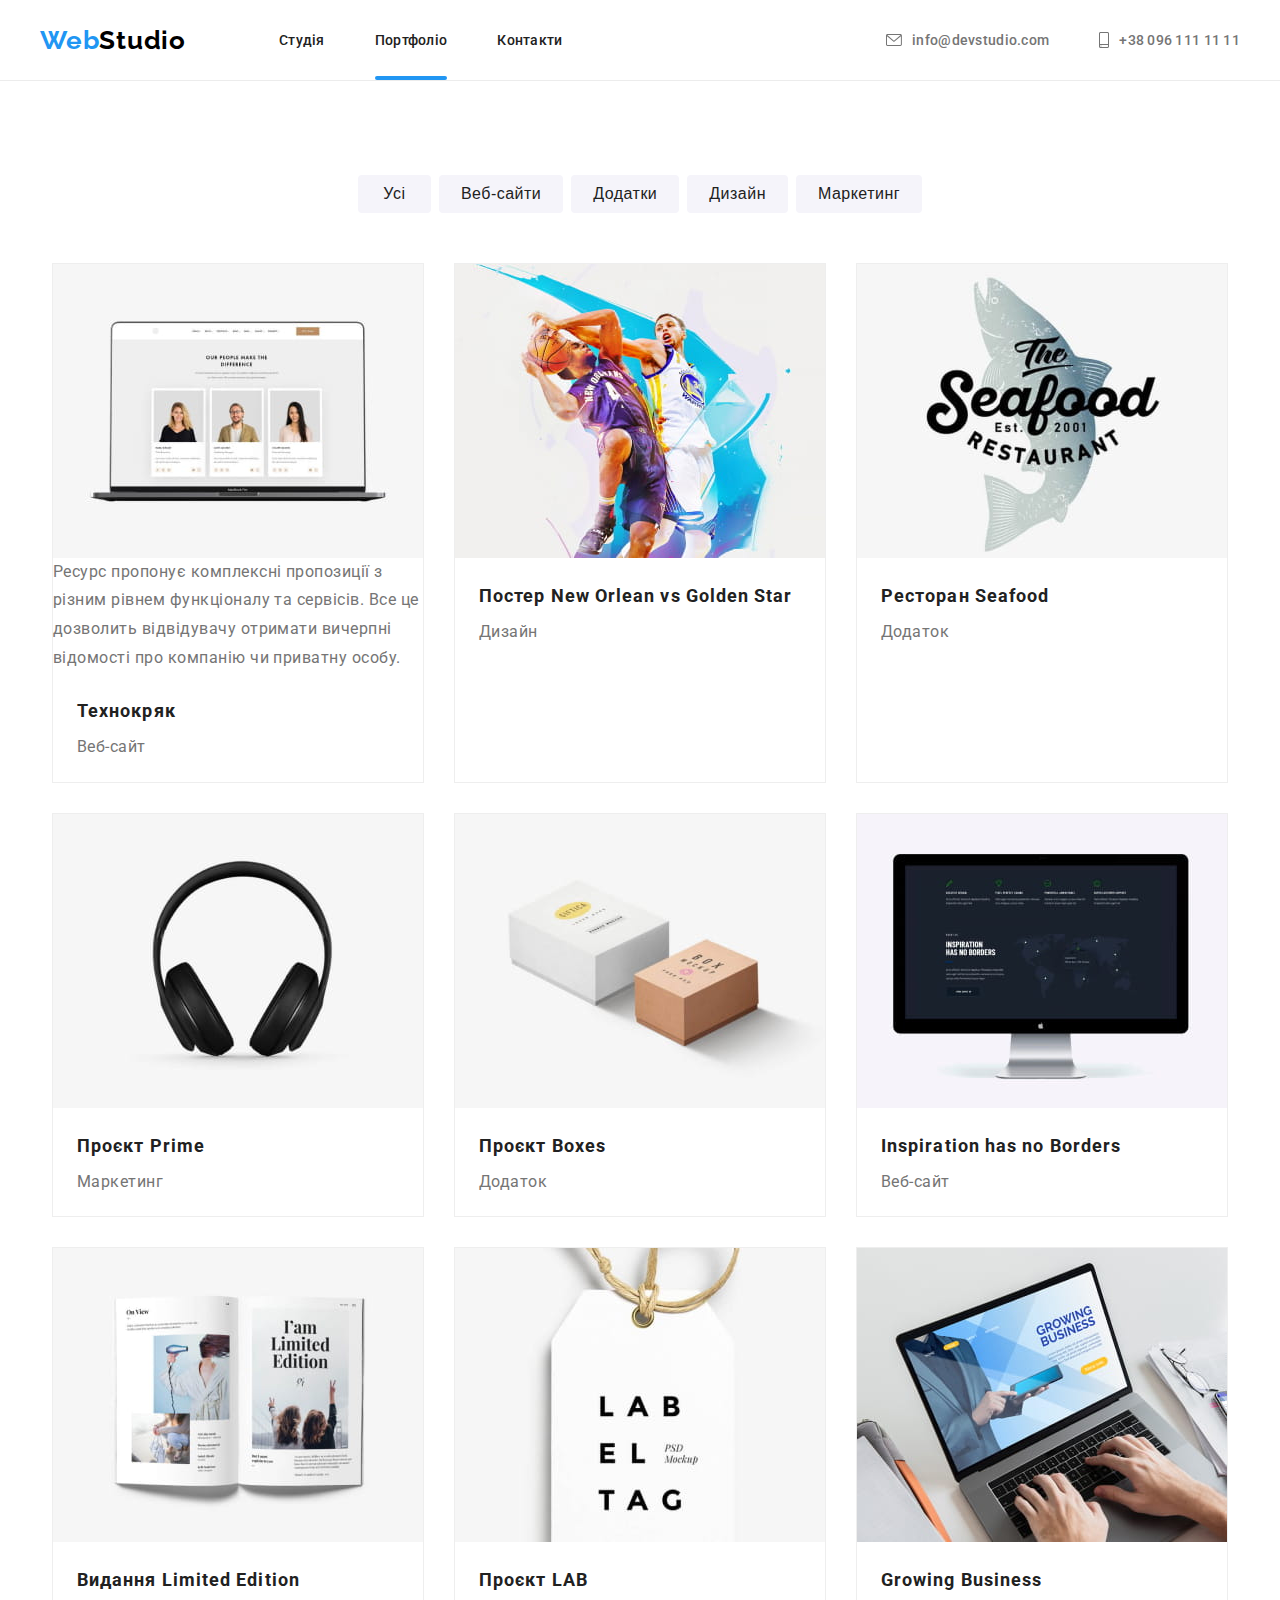
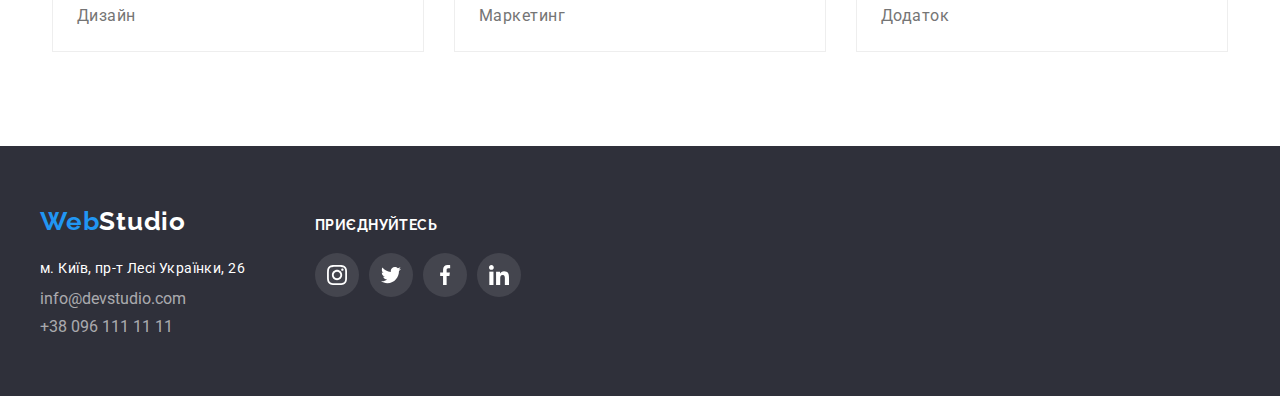
==== commit 65495319: "kkhjgf" ====
--- a/portfolio.html
+++ b/portfolio.html
@@ -85,7 +85,17 @@
           <ul class="list-project">
             <li>
               <a class="link" href="">
-                <img src="images/portfolio/img.jpg" alt="img" />
+                <div class="project-examples">
+                  <img src="images/portfolio/img.jpg" alt="img" />
+                  <div class="overlay">
+                    <p>
+                      Ресурс пропонує комплексні пропозиції з різним рівнем
+                      функціоналу та сервісів. Все це дозволить відвідувачу
+                      отримати вичерпні відомості про компанію чи приватну
+                      особу.
+                    </p>
+                  </div>
+                </div>
                 <div class="project-text">
                   <h3>Технокряк</h3>
                   <p>Веб-сайт</p>
--- a/css/styles.css
+++ b/css/styles.css
@@ -288,6 +288,57 @@
   margin: auto;
   cursor: pointer;
   padding: 10px 32px;
+}
+
+/* .main .btn {
+
+} */
+
+.backdrop {
+  position: fixed;
+  top: 0;
+  left: 0;
+  background-color: rgba(0, 0, 0, 0.20);
+  width: 100%;
+  height: 100%;
+  z-index: 100;
+
+}
+
+.backdrop.is-hidden {
+  opacity: 0;
+  pointer-events: none;
+  visibility: hidden;
+}
+
+.modal-wrapper {
+  background-color: #FFF;
+  width: 528px;
+  height: 581px;
+  position: absolute;
+  left: 50%;
+  top: 50%;
+  border-radius: 4px;
+  transform: translate(-50%, -50% );
+  box-shadow: 0px 2px 1px 0px rgba(0, 0, 0, 0.20), 0px 1px 1px 0px rgba(0, 0, 0, 0.14), 0px 1px 3px 0px rgba(0, 0, 0, 0.12);
+
+  
+}
+
+.modal-btn {
+  position: absolute;
+  top: 8px;
+  right: 8px;
+  width: 30px;
+  height: 30px;
+  cursor: pointer;
+  border: 1px solid rgba(0, 0, 0, 0.10);
+  background-color: transparent;
+  border-radius: 50%;
+  display: flex;
+  justify-content: center;
+  align-items: center;
+  padding: 0;
 }
 
 /* Section 2 */
@@ -596,6 +647,10 @@
   
 }
 
+.list-project li {
+  max-width: 370px;
+}
+
 .list-project li:hover,
 .list-project li:focus {
   box-shadow: 1px 4px 6px 0px rgba(0, 0, 0, 0.16), 0px 4px 4px 0px rgba(0, 0, 0, 0.06), 0px 1px 1px 0px rgba(0, 0, 0, 0.12)
@@ -604,7 +659,9 @@
 .list-project li {
   border: 1px solid #eee;
   background: #fff;
-  max-width: 370px;
+  /* transition-duration: 250ms;
+  transition-timing-function: cubic-bezier(0.4, 0, 0.2, 1);
+   */
 }
 .project-text {
   padding: 20px 24px;
@@ -612,3 +669,41 @@
 
 
 
+/* .overlay {
+  position: absolute;
+
+  padding: 63px 24px;
+  top: 0;
+  left: 0;
+  width: 100%;
+  height: 100%;
+  background: rgba(33, 150, 243, 0.9);
+
+  transform: translatey(100%);
+  transition: transform 250ms ease-in-out;
+  transition-property: inherit;
+  transition-duration: 250ms;
+  transition-timing-function: cubic-bezier(0.4, 0, 0.2, 1);
+}
+
+.overlay p {
+  color: var(--color-primary-light);
+  font-family: var(--font-family-primary);
+  font-size: 18px;
+  font-weight: 400;
+  font-style: normal;
+  line-height: 1.55;
+  letter-spacing: 0.54px;
+}
+
+.project-examples 
+  {
+    position: relative;
+    overflow: hidden;
+  }
+
+.list-project li:hover.overlay {
+  transform: translatey(0);
+}
+
+ */
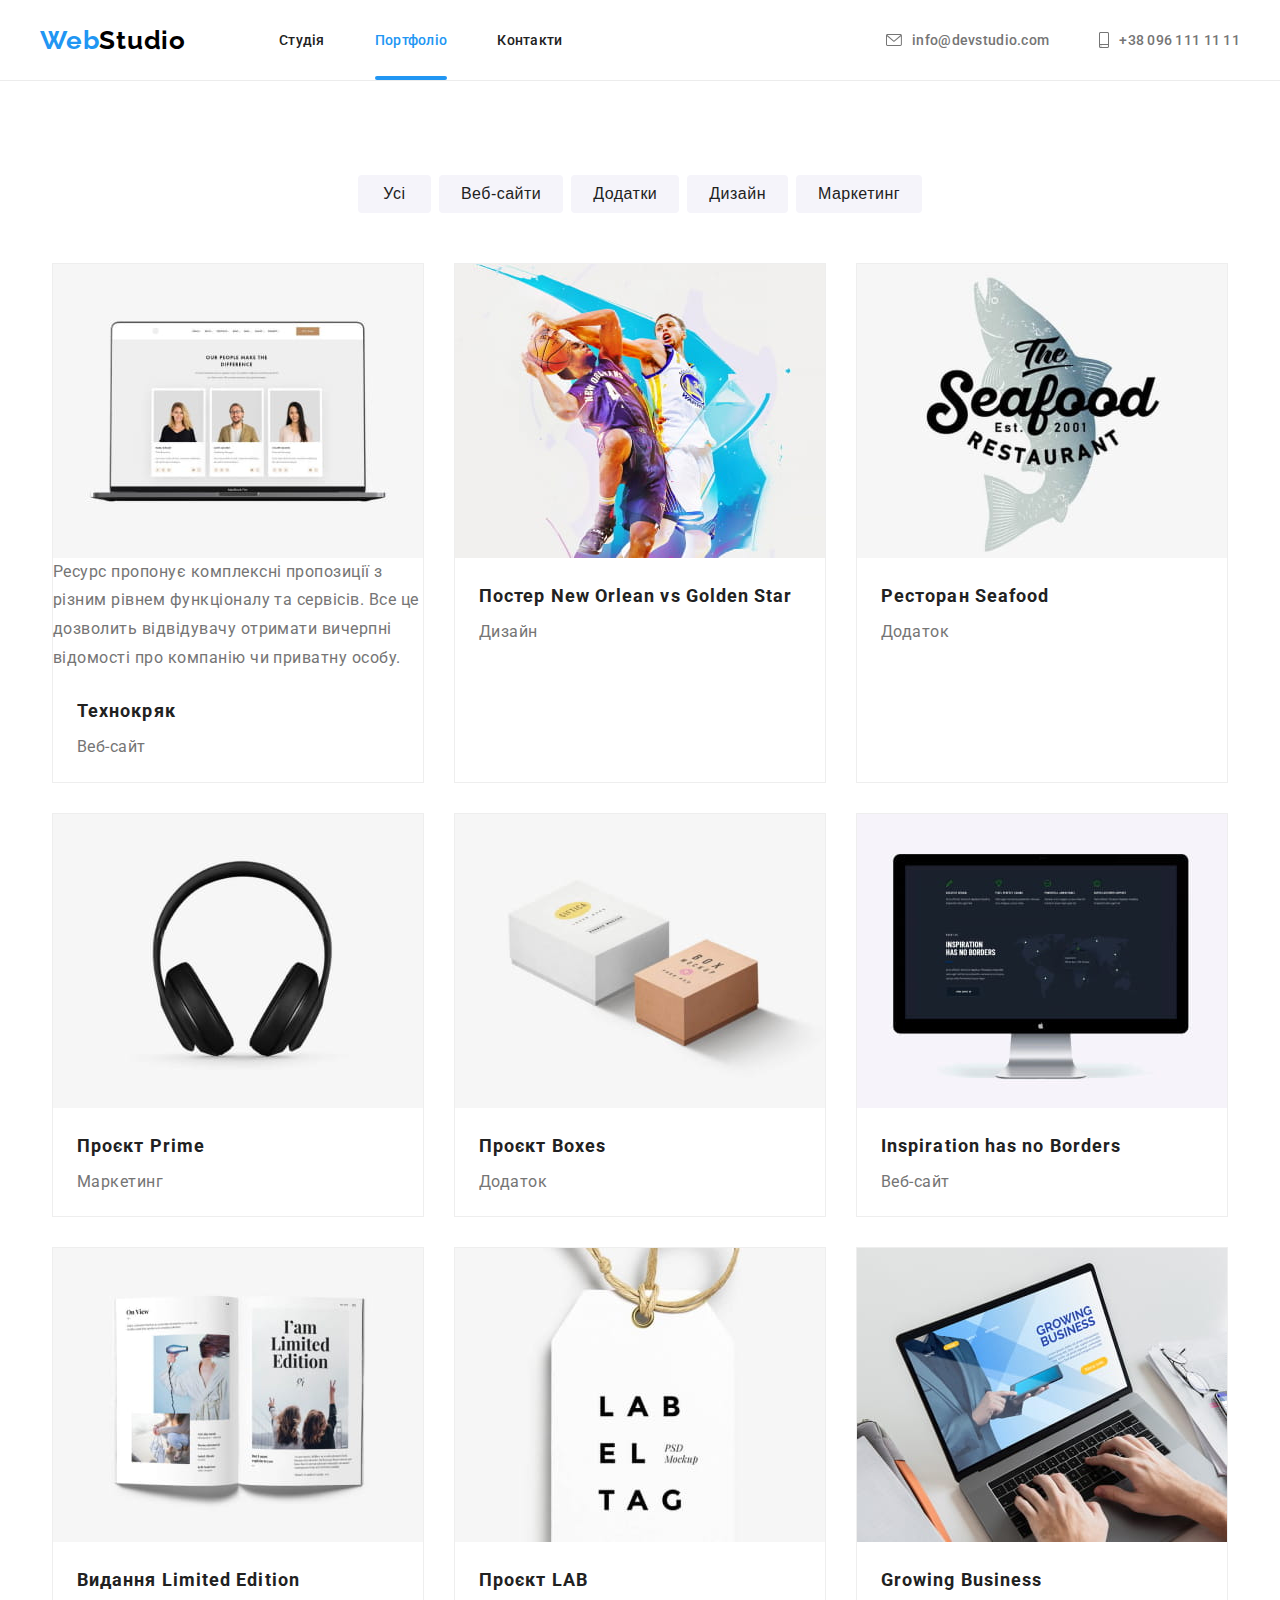
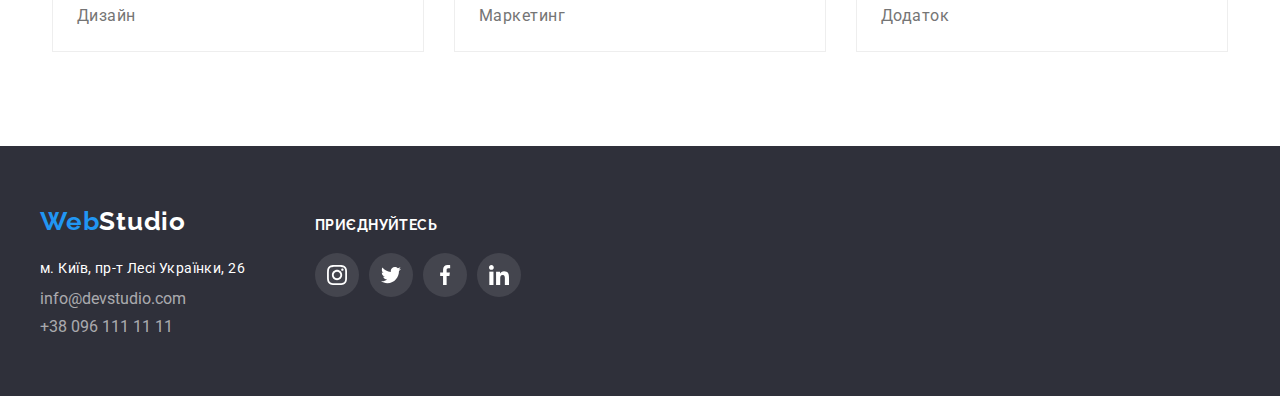
==== commit d27a6a17: "hfd" ====
--- a/portfolio.html
+++ b/portfolio.html
@@ -33,7 +33,7 @@
               <a class="nav-header-link link" href="index.html">Студія</a>
             </li>
             <li class="header-list-item current">
-              <a class="nav-header-link link" href="portfolio.html">Портфоліо</a>
+              <a class="nav-header-link current-link link" href="portfolio.html">Портфоліо</a>
             </li>
             <li class="header-list-item">
               <a class="nav-header-link link" href="">Контакти</a>
--- a/css/styles.css
+++ b/css/styles.css
@@ -37,7 +37,7 @@
   padding-left: 15px;
   padding-right: 15px;
 }
-.nav-header-link.current {
+.nav-header-link.current-link {
   color: var(--brand-color);
 }
 
@@ -56,12 +56,17 @@
   border-radius: 2px;
   height: 4px;
 }
-.link {
+
+a {
   text-decoration: none;
   color: rgba(255, 255, 255, 0.6);
 }
-.link:hover {
+
+a:hover {
   color: var(--brand-color);
+  transition-property: inherit;
+  transition-duration: 250ms;
+  transition-timing-function: cubic-bezier(0.4, 0, 0.2, 1);
 }
 
 /* HEDEAR */
@@ -144,6 +149,10 @@
 .link:focus svg {
   color: var(--brand-color);
   fill: var(--brand-color);
+  transition-property: color;
+  transition-duration: 250ms;
+  transition-timing-function: cubic-bezier(0.4, 0, 0.2, 1);
+
 }
 
 .contacts-link-icon-email {
@@ -290,9 +299,6 @@
   padding: 10px 32px;
 }
 
-/* .main .btn {
-
-} */
 
 .backdrop {
   position: fixed;
@@ -301,14 +307,23 @@
   background-color: rgba(0, 0, 0, 0.20);
   width: 100%;
   height: 100%;
-  z-index: 100;
-
-}
+  z-index: 1;
+  opacity: 1;
+  visibility: visible;
+  transition: opacity 2500ms cubic-bezier(0.4, 0, 0.2, 1),
+  visibility 2500ms cubic-bezier(0.4, 0, 0.2, 1);
+}
+
+
 
 .backdrop.is-hidden {
   opacity: 0;
   pointer-events: none;
   visibility: hidden;
+}
+
+.backdrop.is-hidden.modal-wrapper {
+  transform: translate(-50%, -50%) scale(0.5);
 }
 
 .modal-wrapper {
@@ -319,7 +334,7 @@
   left: 50%;
   top: 50%;
   border-radius: 4px;
-  transform: translate(-50%, -50% );
+  transform: translate(-50%, -50% ) scale(1);
   box-shadow: 0px 2px 1px 0px rgba(0, 0, 0, 0.20), 0px 1px 1px 0px rgba(0, 0, 0, 0.14), 0px 1px 3px 0px rgba(0, 0, 0, 0.12);
 
   
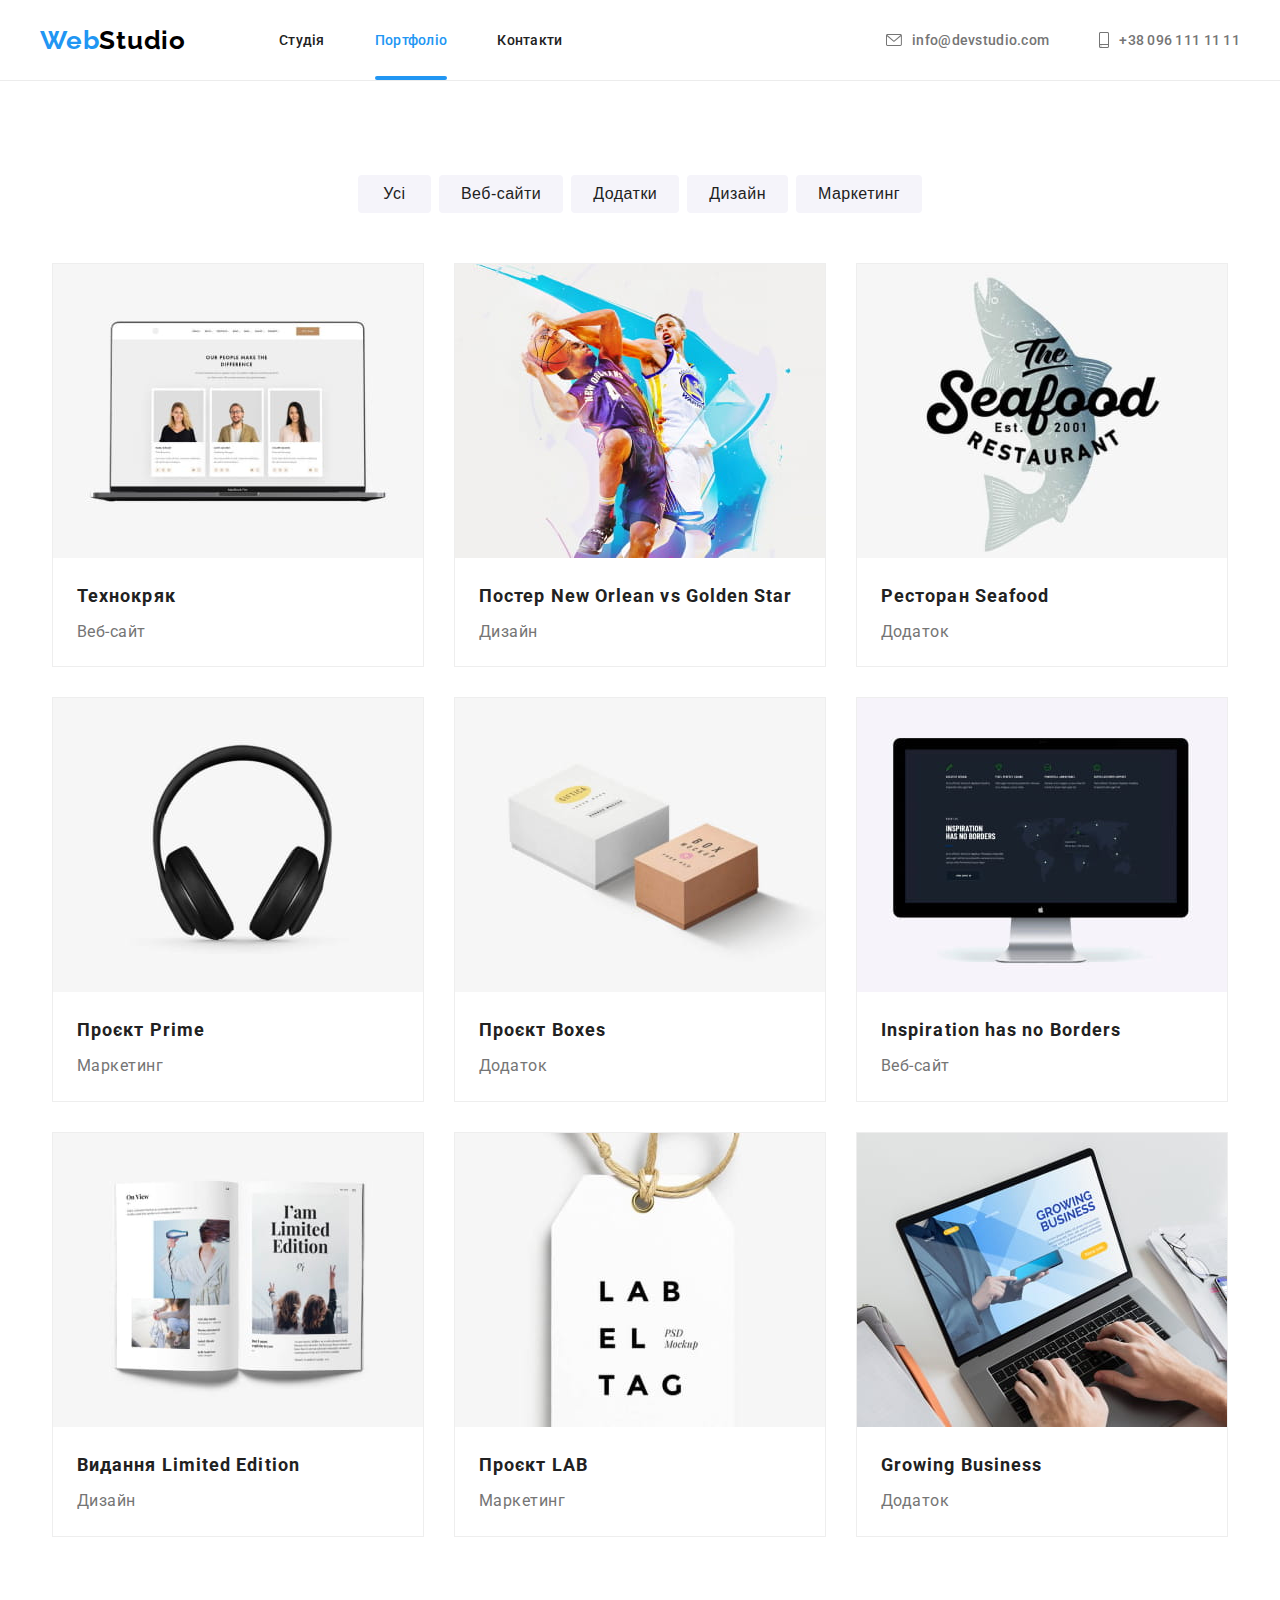
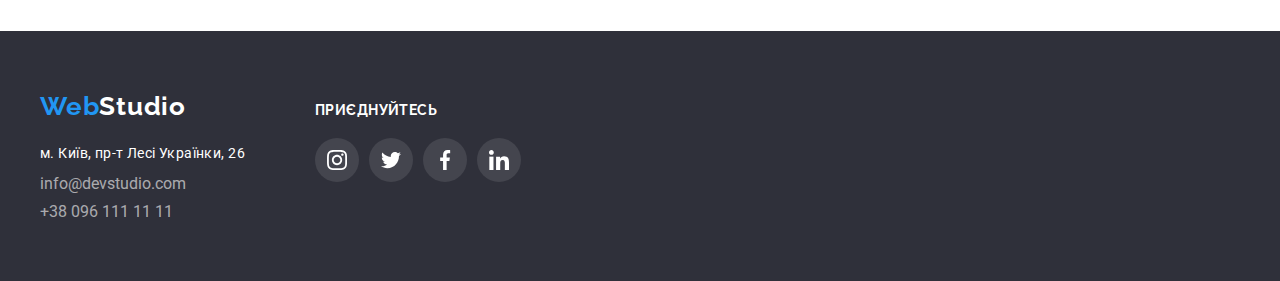
==== commit ebf0eb0a: "kkj" ====
--- a/portfolio.html
+++ b/portfolio.html
@@ -27,13 +27,13 @@
       <div class="container header-container">
         <!-- Menu Nav -->
         <nav class="nav">
-          <a class="header-link link" href=""><span class="header-link-color">Web</span>Studio</a>
+          <a class="header-link" href=""><span class="header-link-color">Web</span>Studio</a>
           <ul class="header-list">
             <li class="header-list-item">
               <a class="nav-header-link link" href="index.html">Студія</a>
             </li>
-            <li class="header-list-item current">
-              <a class="nav-header-link current-link link" href="portfolio.html">Портфоліо</a>
+            <li class="header-list-item  current">
+              <a class="nav-header-link current-link" href="portfolio.html">Портфоліо</a>
             </li>
             <li class="header-list-item">
               <a class="nav-header-link link" href="">Контакти</a>
@@ -64,30 +64,30 @@
         <div class="container">
           <!-- Filters -->
           <ul class="list-btn portfolio-filters">
-            <li>
-              <button class="filter-btn portfolio-btn" type="button">Усі</button>
-            </li>
-            <li>
-              <button class="filter-btn portfolio-btn2" type="button">Веб-сайти</button>
-            </li>
-            <li>
-              <button class="filter-btn portfolio-btn3" type="button">Додатки</button>
-            </li>
-            <li>
-              <button class="filter-btn portfolio-btn4" type="button">Дизайн</button>
-            </li>
-            <li>
-              <button class="filter-btn portfolio-btn5" type="button">Маркетинг</button>
+            <li class="portfolio-btn ">
+              <button class="filter-btn" type="button">Усі</button>
+            </li>
+            <li class="portfolio-btn">
+              <button class="filter-btn" type="button">Веб-сайти</button>
+            </li>
+            <li class="portfolio-btn">
+              <button class="filter-btn" type="button">Додатки</button>
+            </li>
+            <li class="portfolio-btn">
+              <button class="filter-btn" type="button">Дизайн</button>
+            </li>
+            <li class="portfolio-btn">
+              <button class="filter-btn" type="button">Маркетинг</button>
             </li>
           </ul>
           <!-- Project -->
 
           <ul class="list-project">
             <li>
-              <a class="link" href="">
+              <a class="link" href="#">
                 <div class="project-examples">
                   <img src="images/portfolio/img.jpg" alt="img" />
-                  <div class="overlay">
+                  <div  class="overlay">
                     <p>
                       Ресурс пропонує комплексні пропозиції з різним рівнем
                       функціоналу та сервісів. Все це дозволить відвідувачу
@@ -104,7 +104,17 @@
             </li>
             <li>
               <a class="link" href="">
-                <img src="images/portfolio/img1.jpg" alt="img-1" />
+                <div class="project-examples">
+                  <img src="images/portfolio/img1.jpg" alt="img-1" />
+                  <div  class="overlay">
+                    <p>
+                      Ресурс пропонує комплексні пропозиції з різним рівнем
+                      функціоналу та сервісів. Все це дозволить відвідувачу
+                      отримати вичерпні відомості про компанію чи приватну
+                      особу.
+                    </p>
+                  </div>
+                </div>
                 <div class="project-text">
                   <h3>Постер New Orlean vs Golden Star</h3>
                   <p>Дизайн</p>
@@ -113,7 +123,17 @@
             </li>
             <li>
               <a class="link" href="">
-                <img src="images/portfolio/img2.jpg" alt="img-2" />
+                <div class="project-examples">
+                  <img src="images/portfolio/img2.jpg" alt="img-2" />
+                  <div  class="overlay">
+                    <p>
+                      Ресурс пропонує комплексні пропозиції з різним рівнем
+                      функціоналу та сервісів. Все це дозволить відвідувачу
+                      отримати вичерпні відомості про компанію чи приватну
+                      особу.
+                    </p>
+                  </div>
+                </div>
                 <div class="project-text">
                   <h3>Ресторан Seafood</h3>
                   <p>Додаток</p>
@@ -122,7 +142,17 @@
             </li>
             <li>
               <a class="link" href="">
-                <img src="images/portfolio/img3.jpg" alt="img-3" />
+                <div class="project-examples">
+                  <img src="images/portfolio/img3.jpg" alt="img-3" />
+                  <div  class="overlay">
+                    <p>
+                      Ресурс пропонує комплексні пропозиції з різним рівнем
+                      функціоналу та сервісів. Все це дозволить відвідувачу
+                      отримати вичерпні відомості про компанію чи приватну
+                      особу.
+                    </p>
+                  </div>
+                </div>
                 <div class="project-text">
                   <h3>Проєкт Prime</h3>
                   <p>Маркетинг</p>
@@ -131,7 +161,17 @@
             </li>
             <li>
               <a class="link" href="">
-                <img src="images/portfolio/img4.jpg" alt="img-4" />
+                <div class="project-examples">
+                  <img src="images/portfolio/img4.jpg" alt="img-4" />
+                  <div  class="overlay">
+                    <p>
+                      Ресурс пропонує комплексні пропозиції з різним рівнем
+                      функціоналу та сервісів. Все це дозволить відвідувачу
+                      отримати вичерпні відомості про компанію чи приватну
+                      особу.
+                    </p>
+                  </div>
+                </div>
                 <div class="project-text">
                   <h3>Проєкт Boxes</h3>
                   <p>Додаток</p>
@@ -140,7 +180,17 @@
             </li>
             <li>
               <a class="link" href="">
-                <img src="images/portfolio/img5.jpg" alt="img-5" />
+                <div class="project-examples">
+                  <img src="images/portfolio/img5.jpg" alt="img-5" />
+                  <div  class="overlay">
+                    <p>
+                      Ресурс пропонує комплексні пропозиції з різним рівнем
+                      функціоналу та сервісів. Все це дозволить відвідувачу
+                      отримати вичерпні відомості про компанію чи приватну
+                      особу.
+                    </p>
+                  </div>
+                </div>
                 <div class="project-text">
                   <h3>Inspiration has no Borders</h3>
                   <p>Веб-сайт</p>
@@ -149,7 +199,17 @@
             </li>
             <li>
               <a class="link" href="">
-                <img src="images/portfolio/img6.jpg" alt="img-6" />
+                <div class="project-examples">
+                  <img src="images/portfolio/img6.jpg" alt="img-6" />
+                  <div  class="overlay">
+                    <p>
+                      Ресурс пропонує комплексні пропозиції з різним рівнем
+                      функціоналу та сервісів. Все це дозволить відвідувачу
+                      отримати вичерпні відомості про компанію чи приватну
+                      особу.
+                    </p>
+                  </div>
+                </div>
                 <div class="project-text">
                   <h3>Видання Limited Edition</h3>
                   <p>Дизайн</p>
@@ -158,7 +218,17 @@
             </li>
             <li>
               <a class="link" href="">
-                <img src="images/portfolio/img7.jpg" alt="img-7" />
+                <div class="project-examples">
+                  <img src="images/portfolio/img7.jpg" alt="img-7" />
+                  <div  class="overlay">
+                    <p>
+                      Ресурс пропонує комплексні пропозиції з різним рівнем
+                      функціоналу та сервісів. Все це дозволить відвідувачу
+                      отримати вичерпні відомості про компанію чи приватну
+                      особу.
+                    </p>
+                  </div>
+                </div>
                 <div class="project-text">
                   <h3>Проєкт LAB</h3>
                   <p>Маркетинг</p>
@@ -167,7 +237,17 @@
             </li>
             <li>
               <a class="link" href="">
-                <img src="images/portfolio/img8.jpg" alt="img-8" />
+                <div class="project-examples">
+                  <img src="images/portfolio/img8.jpg" alt="img-8" />
+                  <div  class="overlay">
+                    <p>
+                      Ресурс пропонує комплексні пропозиції з різним рівнем
+                      функціоналу та сервісів. Все це дозволить відвідувачу
+                      отримати вичерпні відомості про компанію чи приватну
+                      особу.
+                    </p>
+                  </div>
+                </div>
                 <div class="project-text">
                   <h3>Growing Business</h3>
                   <p>Додаток</p>
@@ -183,17 +263,17 @@
     <footer class="fotter">
       <div class="container footer-container">
         <div>
-          <a class="fotter-link-logo link" href="">Web<span class="accent">Studio</span></a>
+          <a class="fotter-link-logo" href="">Web<span class="accent">Studio</span></a>
           <address class="adress">
             <ul class="fotter-contacts-list">
               <li class="fotter-contacts-list-item">
-                <a class="fotter-contacts-link-white link" href="https://goo.gl/maps/pqNpNU1eey8ivass6" target="_blank" rel="noreferrer noopener">м. Київ, пр-т Лесі Українки, 26</a>
+                <a class="fotter-contacts-link-white" href="https://goo.gl/maps/pqNpNU1eey8ivass6" target="_blank" rel="noreferrer noopener">м. Київ, пр-т Лесі Українки, 26</a>
               </li>
               <li class="fotter-contacts-list-item">
-                <a class="fotter-contacts-link link" href="mailto:info@devstudio.com">info@devstudio.com</a>
+                <a class="fotter-contacts-link" href="mailto:info@devstudio.com">info@devstudio.com</a>
               </li>
               <li class="fotter-contacts-list-item">
-                <a class="fotter-contacts-link link" href="tel:+380961111111">+38 096 111 11 11</a>
+                <a class="fotter-contacts-link" href="tel:+380961111111">+38 096 111 11 11</a>
               </li>
             </ul>
           </address>
--- a/css/styles.css
+++ b/css/styles.css
@@ -43,6 +43,7 @@
 
 .current {
   position: relative;
+  color: var(--brand-color)
 }
 
 .current::after {
@@ -59,20 +60,17 @@
 
 a {
   text-decoration: none;
+}
+
+.link {
   color: rgba(255, 255, 255, 0.6);
-}
-
-a:hover {
-  color: var(--brand-color);
-  transition-property: inherit;
-  transition-duration: 250ms;
-  transition-timing-function: cubic-bezier(0.4, 0, 0.2, 1);
 }
 
 /* HEDEAR */
 .header {
   border-bottom: 1px solid #ececec;
 }
+
 .header-container {
   display: flex;
   align-items: center;
@@ -122,6 +120,9 @@
   font-size: 14px;
   font-weight: 500;
   letter-spacing: 0.28px;
+  transition-property: color;
+  transition-duration: 250ms;
+  transition-timing-function: cubic-bezier(0.4, 0, 0.2, 1);
 }
 
 /* Contact List */
@@ -141,7 +142,17 @@
   letter-spacing: 0.28px;
   display: flex;
   align-items: center;
-}
+  transition-property: color;
+  transition-duration: 250ms;
+  transition-timing-function: cubic-bezier(0.4, 0, 0.2, 1);
+}
+
+.header-contact-list svg {  
+  transition-property: fill;
+  transition-duration: 250ms;
+  transition-timing-function: cubic-bezier(0.4, 0, 0.2, 1);
+}
+
 
 .link:hover,
 .link:hover svg,
@@ -149,10 +160,7 @@
 .link:focus svg {
   color: var(--brand-color);
   fill: var(--brand-color);
-  transition-property: color;
-  transition-duration: 250ms;
-  transition-timing-function: cubic-bezier(0.4, 0, 0.2, 1);
-
+  
 }
 
 .contacts-link-icon-email {
@@ -215,6 +223,12 @@
 }
 .fotter-contacts-link {
   color: rgba(255, 255, 255, 0.6);
+  transition: color 250ms cubic-bezier(0.4, 0, 0.2, 1) ;
+}
+
+.fotter-contacts-link:hover,
+.fotter-contacts-link:focus {
+color: #FFF;
 }
 
 .social-title {
@@ -242,6 +256,7 @@
   width: 44px;
   height: 44px;
   background-color: rgba(255, 255, 255, 0.1);
+  transition: background-color 250ms cubic-bezier(0.4, 0, 0.2, 1);
 }
 
 .social-icons svg {
@@ -297,6 +312,11 @@
   margin: auto;
   cursor: pointer;
   padding: 10px 32px;
+}
+
+.btn:hover,
+.btn:focus {
+background-color: #188ce8;
 }
 
 
@@ -310,10 +330,14 @@
   z-index: 1;
   opacity: 1;
   visibility: visible;
-  transition: opacity 2500ms cubic-bezier(0.4, 0, 0.2, 1),
-  visibility 2500ms cubic-bezier(0.4, 0, 0.2, 1);
-}
-
+  transition: opacity 250ms cubic-bezier(0.4, 0, 0.2, 1),
+              visibility 250ms cubic-bezier(0.4, 0, 0.2, 1);
+}
+
+.backdrop.modal-wrapper {
+  transform: scale(1);
+  opacity: 1;
+}
 
 
 .backdrop.is-hidden {
@@ -323,7 +347,8 @@
 }
 
 .backdrop.is-hidden.modal-wrapper {
-  transform: translate(-50%, -50%) scale(0.5);
+  transform: translate(-50%, -50%) scale(.4);
+  opacity: 0;
 }
 
 .modal-wrapper {
@@ -334,7 +359,10 @@
   left: 50%;
   top: 50%;
   border-radius: 4px;
-  transform: translate(-50%, -50% ) scale(1);
+  transform: translate(-50%, -50% );
+  transition: transform 300ms cubic-bezier(0.4, 0, 0.2, 1) 200ms,
+  opacity 300ms cubic-bezier(0.4, 0, 0.2, 1) 200ms;
+  
   box-shadow: 0px 2px 1px 0px rgba(0, 0, 0, 0.20), 0px 1px 1px 0px rgba(0, 0, 0, 0.14), 0px 1px 3px 0px rgba(0, 0, 0, 0.12);
 
   
@@ -356,6 +384,8 @@
   padding: 0;
 }
 
+
+
 /* Section 2 */
 .main-section-2 {
   padding: 94px 0;
@@ -421,12 +451,10 @@
   justify-content: center;
   margin: auto;
   margin-bottom: 50px;
-  /* box-sizing: content-box; */
 }
 
 .main-section-3-list {
   display: flex;
-  /* justify-content: flex-start; */
   padding-left: 0;
   gap: 30px;
   margin: auto;
@@ -520,7 +548,9 @@
   align-items: center;
   width: 44px;
   height: 44px;
-}
+  transition: background-color 250ms cubic-bezier(0.4, 0, 0.2, 1);
+}
+
 
 .team-icon a:hover,
 .team-icon a:hover svg,
@@ -528,12 +558,14 @@
 .team-icon a:focus svg {
   background-color: var(--brand-color);
   fill: var(--background-color);
+  
 }
 
 .team-icon svg {
   fill: rgba(175, 177, 184, 1);
   width: 20px;
   height: 20px;
+  transition: fill 250ms cubic-bezier(0.4, 0, 0.2, 1);
 }
 
 .team-position {
@@ -570,6 +602,7 @@
   justify-content: center;
   align-items: center;
   gap: 30px;
+ 
 }
 
 .clients-list a {
@@ -580,28 +613,24 @@
   display: flex;
   justify-content: center;
   align-items: center;
+  transition: border-color 250ms cubic-bezier(0.4, 0, 0.2, 1);
 }
 
 .clients-list svg {
   fill: #afb1b8;
   width: 106px;
   height: 60px;
-}
-
-/* .clients-list :hover, */
-.clients-list :hover svg,
-/* .clients-list :focus, */
-.clients-list :focus svg {
+  transition: fill 250ms cubic-bezier(0.4, 0, 0.2, 1);
+}
+
+.clients-list a:hover,
+.clients-list a:hover svg,
+.clients-list a:focus,
+.clients-list a:focus svg {
   fill: #2196f3;
-}
-
-
-/*Button*/
-/* .list-btn {
-  display: flex;
-  flex-direction: row;
-  justify-content: center;
-} */
+  border-color: #2196F3;
+}
+
 
 .filter-btn {
   cursor: pointer;
@@ -615,12 +644,21 @@
   letter-spacing: 0.48px;
   padding: 6px 22px;
   min-width: 73px;
-}
-
-.filter-btn:hover {
+  transition: color 250ms cubic-bezier(0.4, 0, 0.2, 1),
+              background-color 250ms cubic-bezier(0.4, 0, 0.2, 1),
+              box-shadow 250ms cubic-bezier(0.4, 0, 0.2, 1);
+  
+}
+
+.filter-btn:hover,
+.filter-btn:focus {
   color: var(--background-color);
   background-color: var(--brand-color);
   box-shadow: 0px 2px 2px 0px rgba(0, 0, 0, 0.12), 0px 1px 2px 0px rgba(0, 0, 0, 0.08), 0px 3px 1px 0px rgba(0, 0, 0, 0.10);
+
+}
+
+.list-btn {
 
 }
 
@@ -664,6 +702,7 @@
 
 .list-project li {
   max-width: 370px;
+  transition: box-shadow 250ms cubic-bezier(0.4, 0, 0.2, 1);
 }
 
 .list-project li:hover,
@@ -674,9 +713,6 @@
 .list-project li {
   border: 1px solid #eee;
   background: #fff;
-  /* transition-duration: 250ms;
-  transition-timing-function: cubic-bezier(0.4, 0, 0.2, 1);
-   */
 }
 .project-text {
   padding: 20px 24px;
@@ -684,7 +720,7 @@
 
 
 
-/* .overlay {
+.overlay {
   position: absolute;
 
   padding: 63px 24px;
@@ -692,18 +728,18 @@
   left: 0;
   width: 100%;
   height: 100%;
-  background: rgba(33, 150, 243, 0.9);
+  background-color: rgba(33, 150, 243, 0.9);
 
   transform: translatey(100%);
-  transition: transform 250ms ease-in-out;
+  /* transition: transform 250ms ease-in-out; */
   transition-property: inherit;
   transition-duration: 250ms;
   transition-timing-function: cubic-bezier(0.4, 0, 0.2, 1);
 }
 
 .overlay p {
-  color: var(--color-primary-light);
-  font-family: var(--font-family-primary);
+  color: var(--background-color);
+  font-family: var(--main-color);
   font-size: 18px;
   font-weight: 400;
   font-style: normal;
@@ -717,8 +753,10 @@
     overflow: hidden;
   }
 
-.list-project li:hover.overlay {
-  transform: translatey(0);
-}
-
- */
+.list-project a:hover .overlay,
+.list-project a:focus .overlay
+ {
+  transform: translatey(0%);
+}
+
+
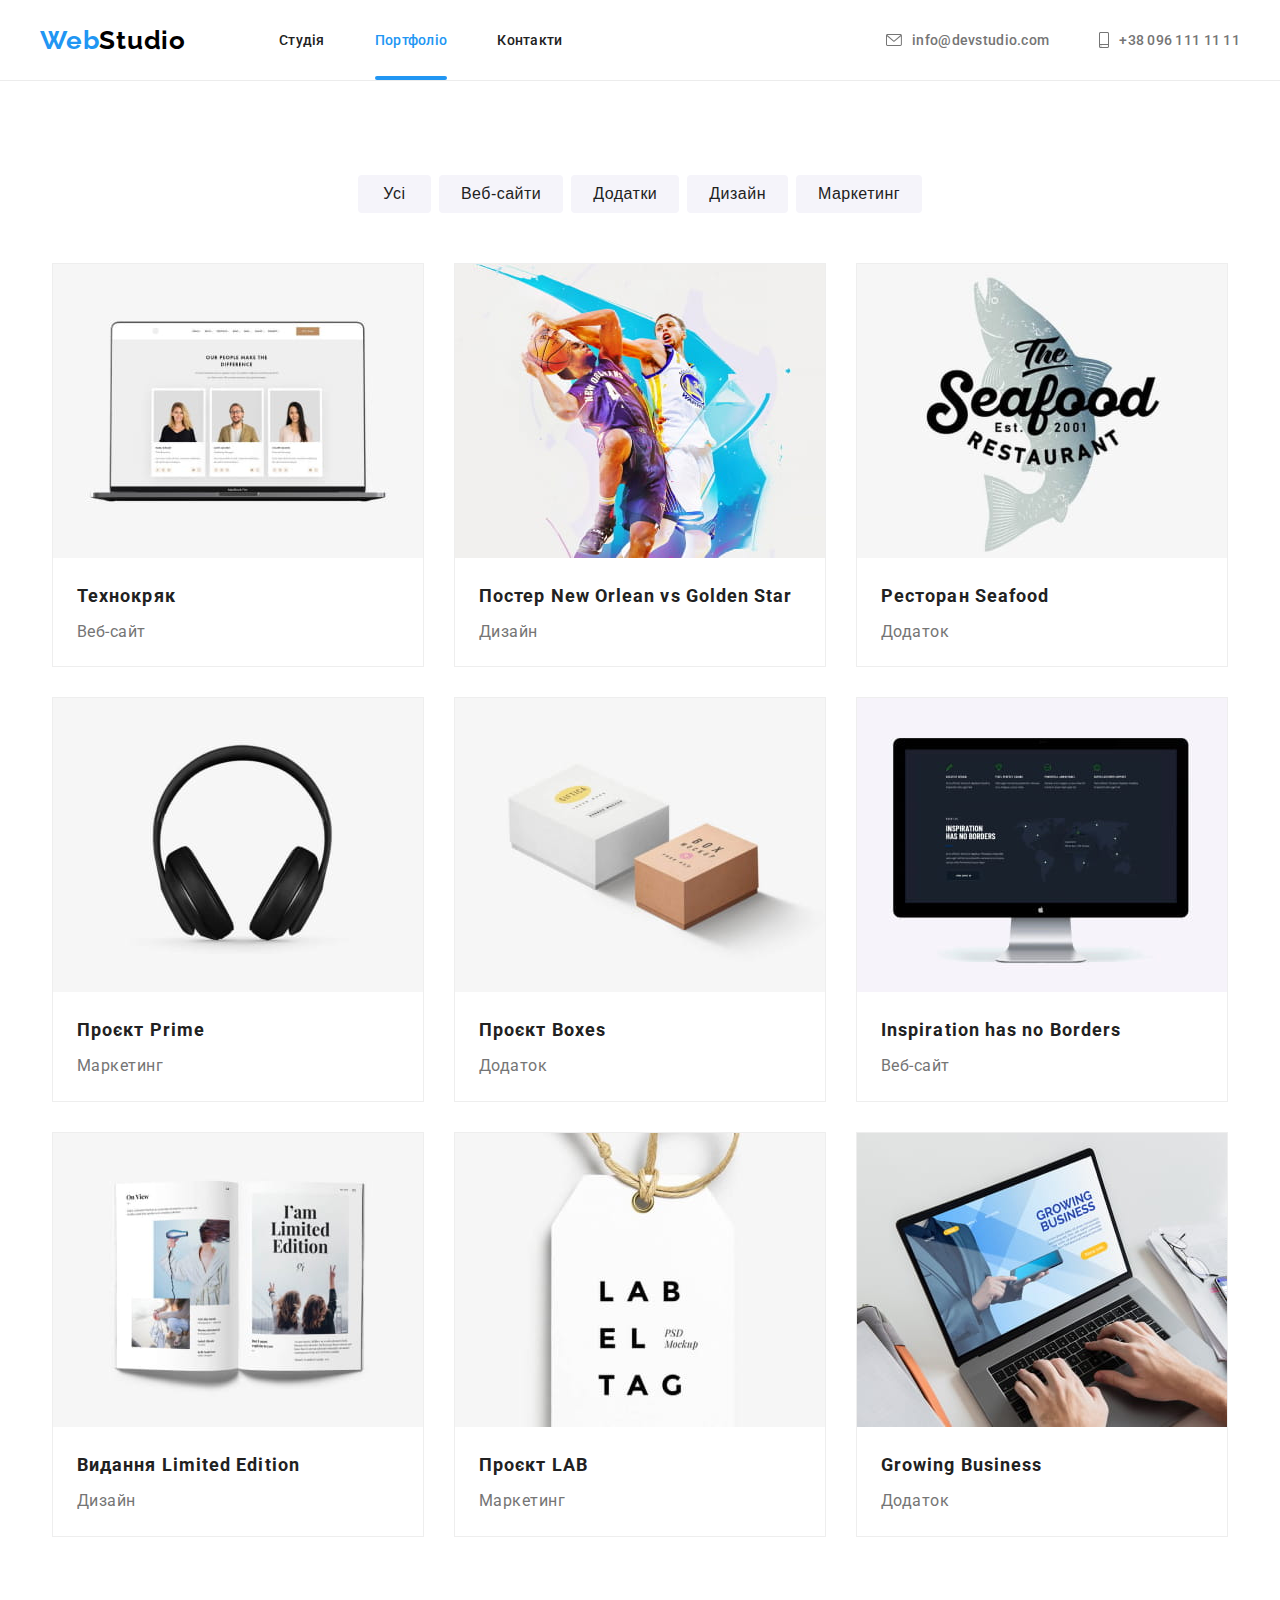
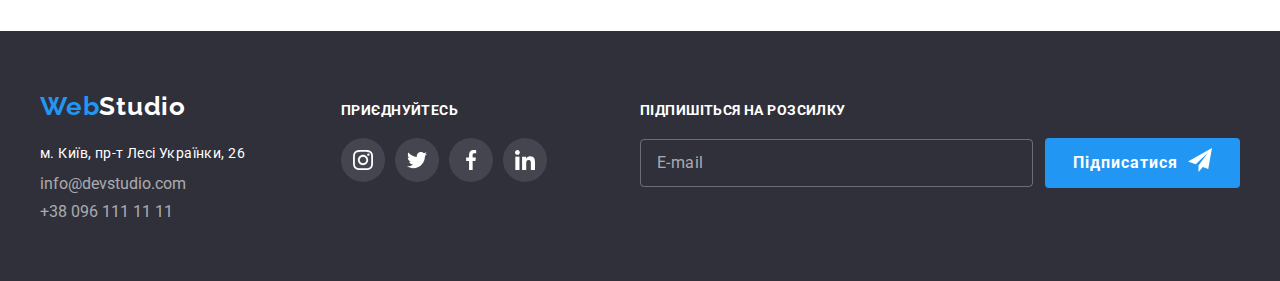
==== commit 291cbc27: "івівів" ====
--- a/portfolio.html
+++ b/portfolio.html
@@ -311,6 +311,24 @@
             </li>
           </ul>
         </div>
+        <!-- Footer Form -->
+        <form class="footer-form">
+          <strong class="footer-form-title">Підпишіться на розсилку</strong>
+          <div class="footer-form-container">
+            <input
+              class="footer-form-input" 
+              type="email"
+              name="footer-user-email"
+              id="footer-user-email"
+              placeholder="E-mail">
+            <button class="footer-form-btn" type="submit">
+                Підписатися
+                <svg class="footer-form-btn-icon" width="24" height="24" >
+                  <use href="sprite.svg#tg"></use>
+                </svg>
+            </button>
+          </div>
+        </form>
       </div>
     </footer>
   </body>
--- a/css/styles.css
+++ b/css/styles.css
@@ -43,7 +43,7 @@
 
 .current {
   position: relative;
-  color: var(--brand-color)
+  color: var(--brand-color);
 }
 
 .current::after {
@@ -51,7 +51,7 @@
   display: block;
   position: absolute;
   width: 100%;
-  background-color: #2196F3;
+  background-color: #2196f3;
   bottom: 0;
   left: 0;
   border-radius: 2px;
@@ -147,12 +147,11 @@
   transition-timing-function: cubic-bezier(0.4, 0, 0.2, 1);
 }
 
-.header-contact-list svg {  
+.header-contact-list svg {
   transition-property: fill;
   transition-duration: 250ms;
   transition-timing-function: cubic-bezier(0.4, 0, 0.2, 1);
 }
-
 
 .link:hover,
 .link:hover svg,
@@ -160,7 +159,6 @@
 .link:focus svg {
   color: var(--brand-color);
   fill: var(--brand-color);
-  
 }
 
 .contacts-link-icon-email {
@@ -188,6 +186,7 @@
 }
 
 /* Логотип WebStudio */
+
 .fotter-link-logo {
   color: var(--brand-color);
   font-family: var(--secondary-font);
@@ -204,15 +203,16 @@
 
 /* Adress */
 .adress {
+  width: 231px;
   margin-right: 70px;
   font-style: normal;
-  }
-  
+}
+
 .fotter-contacts-list {
   display: flex;
   flex-direction: column;
   gap: 9px;
- 
+  text-wrap: nowrap;
 }
 .fotter-contacts-link-white {
   color: var(--background-color);
@@ -223,17 +223,21 @@
 }
 .fotter-contacts-link {
   color: rgba(255, 255, 255, 0.6);
-  transition: color 250ms cubic-bezier(0.4, 0, 0.2, 1) ;
+  transition: color 250ms cubic-bezier(0.4, 0, 0.2, 1);
 }
 
 .fotter-contacts-link:hover,
 .fotter-contacts-link:focus {
-color: #FFF;
+  color: #fff;
+}
+
+.social {
+  margin-right: 93px;
 }
 
 .social-title {
   color: #fff;
-  font-family: var(--secondary-font);
+  font-family: var(--main-font);
   font-size: 14px;
   font-style: normal;
   font-weight: 700;
@@ -262,12 +266,116 @@
 .social-icons svg {
   width: 20px;
   height: 20px;
-  fill: #FFFFFF;
+  fill: #ffffff;
 }
 
 .social-icons a:hover,
 .social-icons a:focus {
-  background-color: #2196F3;;
+  background-color: #2196f3;
+}
+
+.footer-form {
+  display: flex;
+  flex-direction: column;
+  width: 100%;
+  
+  
+
+}
+
+.footer-form-title {
+  color: #FFF;
+  font-family: var(--main-font);
+  font-size: 14px;
+  font-style: normal;
+  font-weight: 700;
+  line-height: normal;
+  letter-spacing: 0.42px;
+  text-transform: uppercase;
+  margin-bottom: 20px;
+}
+
+.footer-form-container {
+  display: flex;
+  width: 100%;
+  gap: 12px;
+  align-items: center;
+  width: 100%;
+  
+
+}
+
+
+/* .footer-form-label {
+
+} */
+
+.footer-form-input {
+  width: 100%;
+  padding: 13px 16px;
+  border-radius: 4px;
+  border: 1px solid rgba(255, 255, 255, 0.30);
+  background-color: transparent;
+  cursor: pointer;
+  outline: transparent;
+  color: #FFF;
+  font-family: var(--main-font);
+  font-size: 16px;
+  font-style: normal;
+  font-weight: 400;
+  line-height: 20px;
+  letter-spacing: 0.48px;
+  transition: border-color 250ms cubic-bezier(0.4, 0, 0.2, 1),
+
+}
+
+.footer-form-input:hover,
+.footer-form-input:focus {
+  border-color: var(--brand-color);
+}
+
+
+.footer-form-input:focus-visible {
+  border-color: var(--brand-color);
+  transition: border-color 250ms cubic-bezier(0.4, 0, 0.2, 1) ;
+}
+
+.footer-form-input::placeholder {
+color: rgba(255, 255, 255, 0.60);
+font-family: var(--main-font);
+font-size: 16px;
+font-style: normal;
+font-weight: 400;
+line-height: 20px;
+letter-spacing: 0.48px;
+}
+
+
+.footer-form-btn {
+  padding: 10px 28px;
+  color: #FFF;
+  text-align: center;
+  font-family: var(--main-font);
+  font-size: 16px;
+  font-style: normal;
+  font-weight: 700;
+  line-height: 30px;
+  letter-spacing: 0.96px;
+  border-radius: 4px;
+  background: var(--brand-color);
+  border: transparent;
+  display: flex;
+  gap: 10px;
+  transition: background-color 250ms cubic-bezier(0.4, 0, 0.2, 1) ;
+}
+
+.footer-form-btn:hover,
+.footer-form-btn:focus {
+  background-color: #188ce8;
+}
+
+.footer-form-btn-icon {
+  fill: #FFF;
 }
 
 /* MAIN STUDIO*/
@@ -312,60 +420,51 @@
   margin: auto;
   cursor: pointer;
   padding: 10px 32px;
+  transition: background-color 250ms cubic-bezier(0.4, 0, 0.2, 1), box-shadow 250ms cubic-bezier(0.4, 0, 0.2, 1);
 }
 
 .btn:hover,
 .btn:focus {
-background-color: #188ce8;
-}
-
+  background-color: #188ce8;
+}
 
 .backdrop {
   position: fixed;
   top: 0;
   left: 0;
-  background-color: rgba(0, 0, 0, 0.20);
+  background-color: rgba(0, 0, 0, 0.2);
   width: 100%;
   height: 100%;
   z-index: 1;
-  opacity: 1;
-  visibility: visible;
-  transition: opacity 250ms cubic-bezier(0.4, 0, 0.2, 1),
-              visibility 250ms cubic-bezier(0.4, 0, 0.2, 1);
-}
-
-.backdrop.modal-wrapper {
-  transform: scale(1);
-  opacity: 1;
-}
-
+  transition: opacity 250ms cubic-bezier(0.4, 0, 0.2, 1), visibility 250ms cubic-bezier(0.4, 0, 0.2, 1);
+}
 
 .backdrop.is-hidden {
   opacity: 0;
+  visibility: hidden;
   pointer-events: none;
-  visibility: hidden;
-}
-
-.backdrop.is-hidden.modal-wrapper {
-  transform: translate(-50%, -50%) scale(.4);
-  opacity: 0;
 }
 
 .modal-wrapper {
-  background-color: #FFF;
+  background-color: #fff;
   width: 528px;
-  height: 581px;
   position: absolute;
   left: 50%;
   top: 50%;
+  padding: 40px;
   border-radius: 4px;
-  transform: translate(-50%, -50% );
-  transition: transform 300ms cubic-bezier(0.4, 0, 0.2, 1) 200ms,
-  opacity 300ms cubic-bezier(0.4, 0, 0.2, 1) 200ms;
-  
-  box-shadow: 0px 2px 1px 0px rgba(0, 0, 0, 0.20), 0px 1px 1px 0px rgba(0, 0, 0, 0.14), 0px 1px 3px 0px rgba(0, 0, 0, 0.12);
-
-  
+  box-shadow: 0px 2px 1px 0px rgba(0, 0, 0, 0.2), 0px 1px 1px 0px rgba(0, 0, 0, 0.14), 0px 1px 3px 0px rgba(0, 0, 0, 0.12);
+  transition: transform 300ms cubic-bezier(0.4, 0, 0.2, 1) 200ms, opacity 300ms cubic-bezier(0.4, 0, 0.2, 1) 200ms, box-shadow 300ms cubic-bezier(0.4, 0, 0.2, 1) 200ms;
+}
+
+.backdrop.is-hidden .modal-wrapper {
+  transform: translate(-50%, -50%) scale(0.4);
+  opacity: 0;
+}
+
+.backdrop .modal-wrapper {
+  transform: translate(-50%, -50%) scale(1);
+  opacity: 1;
 }
 
 .modal-btn {
@@ -375,16 +474,240 @@
   width: 30px;
   height: 30px;
   cursor: pointer;
-  border: 1px solid rgba(0, 0, 0, 0.10);
+  border: 1px solid rgba(0, 0, 0, 0.1);
   background-color: transparent;
   border-radius: 50%;
   display: flex;
   justify-content: center;
   align-items: center;
   padding: 0;
-}
-
-
+  
+}
+
+.modal-btn:hover svg,
+.modal-btn:focus svg {
+  fill: #2196f3;
+}
+
+.modal-btn svg {
+  transition: fill 250ms cubic-bezier(0.4, 0, 0.2, 1) ;
+}
+
+.modal-title {
+  color: #212121;
+  text-align: center;
+  font-family: var(--main-font);
+  font-size: 20px;
+  font-style: normal;
+  font-weight: 700;
+  line-height: normal;
+  letter-spacing: 0.6px;
+
+  display: flex;
+  justify-content: center;
+  margin-bottom: 12px;
+}
+
+.modal-group-container:last-child{
+  margin-bottom: 0;
+}
+.modal-group-container {
+  height: 342px;
+  display: flex;
+  flex-direction: column;
+  gap: 10px;
+  margin-bottom: 20px;
+  
+}
+
+.modal-group {
+  position: relative;
+}
+
+.modal-group input,
+.modal-group textarea {
+  outline: transparent;
+  transition: border-color 250ms cubic-bezier(0.4, 0, 0.2, 1) ;
+}
+
+.modal-group:focus-within svg {
+  fill: #2196f3;
+}
+
+.modal-input:focus-visible,
+.modal-coment:focus-visible {
+  border-color: #2196f3;
+}
+
+.modal-group:hover textarea,
+.modal-group:focus textarea,
+.modal-group:hover input,
+.modal-group:hover svg,
+.modal-group:focus input,
+.modal-group:focus svg {
+  border-color: #2196f3;
+  fill: #2196f3;
+}
+
+.modal-label {
+  display: block;
+  color: #757575;
+  font-family: var(--main-font);
+  font-size: 12px;
+  font-style: normal;
+  font-weight: 400;
+  line-height: normal;
+  letter-spacing: 0.12px;
+  margin-bottom: 4px;
+}
+
+.modal-input {
+  width: 100%;
+  border-radius: 4px;
+  border: 1px solid rgba(33, 33, 33, 0.2);
+  padding-left: 42px;
+  padding-top: 11px;
+  padding-bottom: 11px;
+  cursor: pointer;
+  color: var(--main-color);
+  font-family: var(--main-font);
+  font-size: 14px;
+  font-weight: 400;
+  
+ 
+}
+
+.modal-icons {
+  content: " ";
+  position: absolute;
+  top: 50%;
+  left: 12px;
+  cursor: pointer;
+  transition: fill 250ms cubic-bezier(0.4, 0, 0.2, 1) ;
+}
+
+.modal-coment {
+  width:100%;
+  border-radius: 4px;
+  border: 1px solid rgba(33, 33, 33, 0.2);
+  padding: 12px 16px;
+}
+
+textarea {
+  resize: none;
+}
+
+textarea::placeholder {
+  color: rgba(117, 117, 117, 0.5);
+  font-family: var(--main-font);
+  font-size: 12px;
+  font-style: normal;
+  font-weight: 400;
+  line-height: normal;
+  letter-spacing: 0.12px;
+}
+
+.form-policy-group {
+ 
+  display: flex;
+  justify-content: center;
+  align-items: center;
+  
+  margin-bottom: 30px;
+}
+
+
+.custom-checkbox {
+  width: 16px;
+  height: 16px;
+
+  display: flex;
+  align-items: center;
+  justify-content: center;
+
+  border-radius: 2px;
+  outline: 2px solid #373636;
+  outline-offset: -2px;
+  margin-right: 6px;
+  transition: background-color 250ms cubic-bezier(0.4, 0, 0.2, 1);
+}
+
+
+.custom-checkbox-icon {
+  opacity: 0;
+  transition: opacity 250ms cubic-bezier(0.4, 0, 0.2, 1) ;
+}
+
+.checkbox:focus + .custom-checkbox {
+  outline: 2px solid var(--brand-color);
+}
+
+.checkbox:checked + .custom-checkbox .custom-checkbox-icon {
+  opacity: 1;
+}
+
+.checkbox:checked + .custom-checkbox {
+  background-color: var(--brand-color);
+  outline: transparent;
+}
+
+
+
+.visually-hidden {
+  position: absolute;
+  white-space: nowrap;
+  width: 1px;
+  height: 1px;
+  overflow: hidden;
+  border: 0;
+  padding: 0;
+  clip: rect(0 0 0 0);
+  clip-path: inset(-50%);
+  margin: -1px;
+  
+}
+
+
+.form-policy-desc{
+  display: flex;
+  align-items: center;
+  gap: 6px;
+  color: #757575;
+  font-family: var(--main-font);
+  font-size: 14px;
+  font-style: normal;
+  font-weight: 400;
+  line-height: 1.7;
+}
+
+.form-policy-desc a {
+  color: #2196f3;
+  text-decoration-line: underline;
+}
+
+.submit-btn {
+  border-radius: 4px;
+  border: transparent;
+  background: #2196f3;
+  box-shadow: 0px 4px 4px 0px rgba(0, 0, 0, 0.15);
+  display: flex;
+  padding: 10px 52px;
+  margin: auto;
+  color: var(--background-color);
+  text-align: center;
+  font-family: var(--main-font);
+  font-size: 16px;
+  font-style: normal;
+  font-weight: 700;
+  line-height: 30px;
+  letter-spacing: 0.96px;
+  transition: background-color 250ms cubic-bezier(0.4, 0, 0.2, 1) ;
+}
+
+.submit-btn:hover,
+.submit-btn:focus {
+  background-color: #188ce8;
+}
 
 /* Section 2 */
 .main-section-2 {
@@ -458,7 +781,6 @@
   padding-left: 0;
   gap: 30px;
   margin: auto;
-
 }
 
 .section-3-item {
@@ -468,7 +790,7 @@
 .section-3-item p {
   content: " ";
   position: absolute;
-  color: #FFF;
+  color: #fff;
   font-size: 14px;
   font-style: normal;
   font-weight: 700;
@@ -482,11 +804,8 @@
   left: 0;
   width: 100%;
   height: 70px;
-  background-color : rgba(47, 48, 58, 0.80);;
-  
-}
-
-
+  background-color: rgba(47, 48, 58, 0.8);
+}
 
 /* Team box */
 .team-container {
@@ -551,16 +870,6 @@
   transition: background-color 250ms cubic-bezier(0.4, 0, 0.2, 1);
 }
 
-
-.team-icon a:hover,
-.team-icon a:hover svg,
-.team-icon a:focus,
-.team-icon a:focus svg {
-  background-color: var(--brand-color);
-  fill: var(--background-color);
-  
-}
-
 .team-icon svg {
   fill: rgba(175, 177, 184, 1);
   width: 20px;
@@ -568,6 +877,17 @@
   transition: fill 250ms cubic-bezier(0.4, 0, 0.2, 1);
 }
 
+.team-icon a:hover svg,
+.team-icon a:focus svg {
+  fill: var(--background-color);
+}
+
+.team-icon a:hover,
+.team-icon a:focus {
+  background-color: var(--brand-color);
+  fill: var(--background-color);
+}
+
 .team-position {
   color: var(--secondary-color);
   text-align: center;
@@ -602,7 +922,6 @@
   justify-content: center;
   align-items: center;
   gap: 30px;
- 
 }
 
 .clients-list a {
@@ -628,9 +947,8 @@
 .clients-list a:focus,
 .clients-list a:focus svg {
   fill: #2196f3;
-  border-color: #2196F3;
-}
-
+  border-color: #2196f3;
+}
 
 .filter-btn {
   cursor: pointer;
@@ -644,24 +962,15 @@
   letter-spacing: 0.48px;
   padding: 6px 22px;
   min-width: 73px;
-  transition: color 250ms cubic-bezier(0.4, 0, 0.2, 1),
-              background-color 250ms cubic-bezier(0.4, 0, 0.2, 1),
-              box-shadow 250ms cubic-bezier(0.4, 0, 0.2, 1);
-  
+  transition: color 250ms cubic-bezier(0.4, 0, 0.2, 1), background-color 250ms cubic-bezier(0.4, 0, 0.2, 1), box-shadow 250ms cubic-bezier(0.4, 0, 0.2, 1);
 }
 
 .filter-btn:hover,
 .filter-btn:focus {
   color: var(--background-color);
   background-color: var(--brand-color);
-  box-shadow: 0px 2px 2px 0px rgba(0, 0, 0, 0.12), 0px 1px 2px 0px rgba(0, 0, 0, 0.08), 0px 3px 1px 0px rgba(0, 0, 0, 0.10);
-
-}
-
-.list-btn {
-
-}
-
+  box-shadow: 0px 2px 2px 0px rgba(0, 0, 0, 0.12), 0px 1px 2px 0px rgba(0, 0, 0, 0.08), 0px 3px 1px 0px rgba(0, 0, 0, 0.1);
+}
 
 .portfolio-filters {
   display: flex;
@@ -695,9 +1004,8 @@
 .list-project {
   display: flex;
   justify-content: center;
-  gap:30px;
+  gap: 30px;
   flex-wrap: wrap;
-  
 }
 
 .list-project li {
@@ -707,7 +1015,7 @@
 
 .list-project li:hover,
 .list-project li:focus {
-  box-shadow: 1px 4px 6px 0px rgba(0, 0, 0, 0.16), 0px 4px 4px 0px rgba(0, 0, 0, 0.06), 0px 1px 1px 0px rgba(0, 0, 0, 0.12)
+  box-shadow: 1px 4px 6px 0px rgba(0, 0, 0, 0.16), 0px 4px 4px 0px rgba(0, 0, 0, 0.06), 0px 1px 1px 0px rgba(0, 0, 0, 0.12);
 }
 
 .list-project li {
@@ -717,8 +1025,6 @@
 .project-text {
   padding: 20px 24px;
 }
-
-
 
 .overlay {
   position: absolute;
@@ -731,10 +1037,7 @@
   background-color: rgba(33, 150, 243, 0.9);
 
   transform: translatey(100%);
-  /* transition: transform 250ms ease-in-out; */
-  transition-property: inherit;
-  transition-duration: 250ms;
-  transition-timing-function: cubic-bezier(0.4, 0, 0.2, 1);
+  transition: transform 250ms cubic-bezier(0.4, 0, 0.2, 1);
 }
 
 .overlay p {
@@ -747,15 +1050,13 @@
   letter-spacing: 0.54px;
 }
 
-.project-examples 
-  {
-    position: relative;
-    overflow: hidden;
-  }
+.project-examples {
+  position: relative;
+  overflow: hidden;
+}
 
 .list-project a:hover .overlay,
-.list-project a:focus .overlay
- {
+.list-project a:focus .overlay {
   transform: translatey(0%);
 }
 
